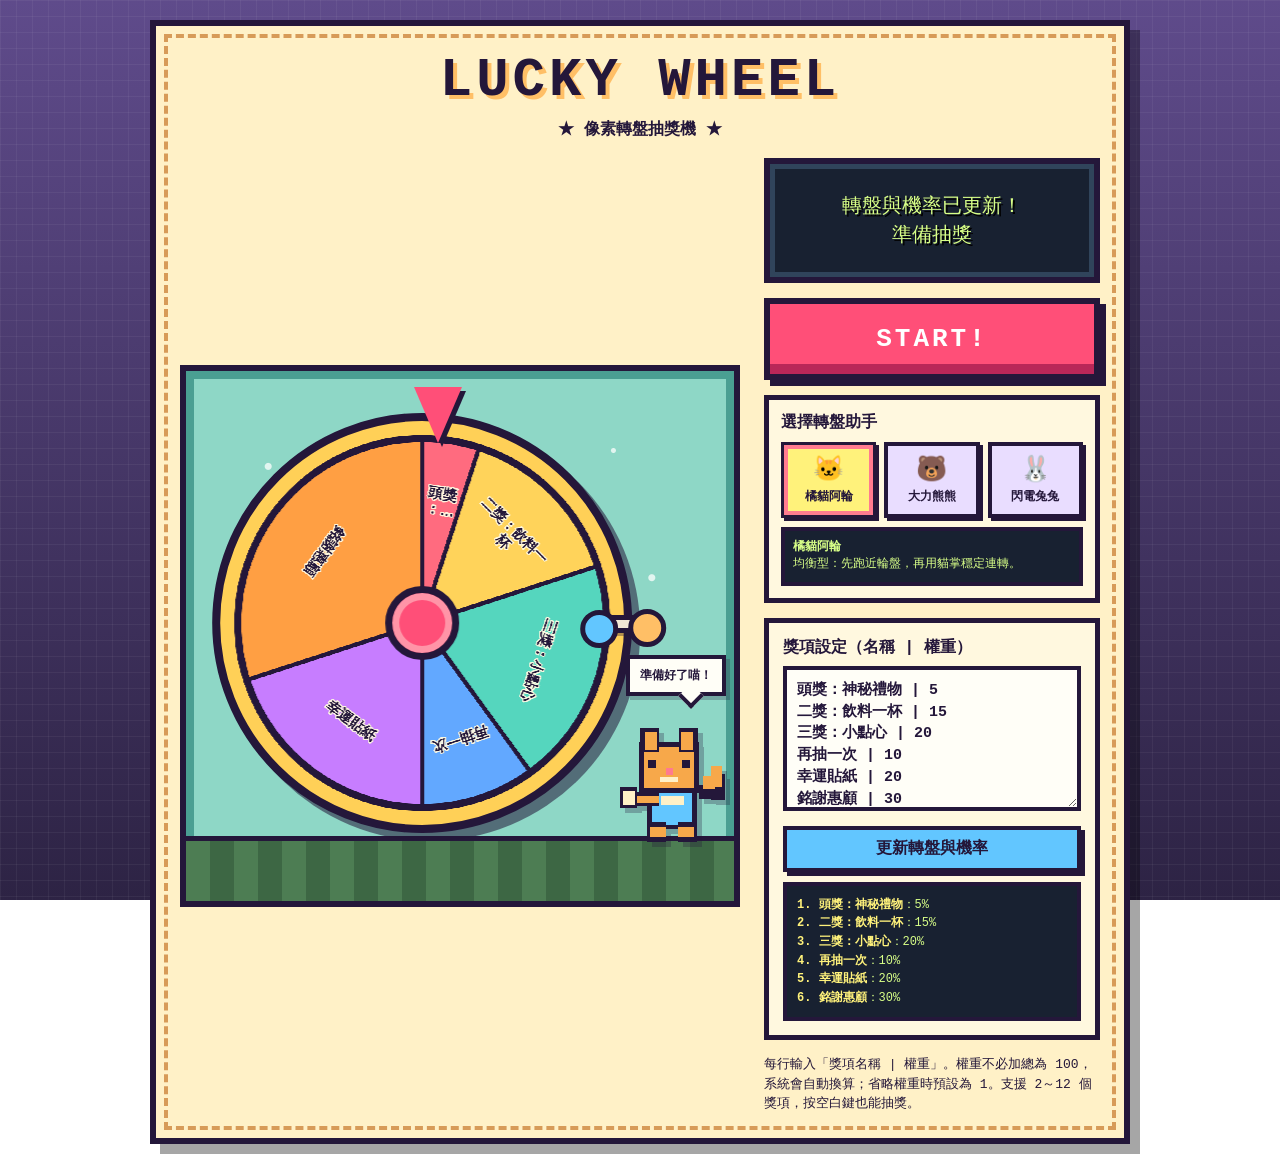
==== index.html @ 5c92f3ee "Add selectable helpers with unique spin animations" ====
<!doctype html>
<html lang="zh-Hant">
<head>
<meta charset="utf-8">
<meta name="viewport" content="width=device-width,initial-scale=1">
<title>像素轉盤抽獎機</title>
<style>
:root{--ink:#24173a;--panel:#fff1c7;--accent:#ff4f78;--accent-dark:#b92758;--sky:#8ed7c6;--grass:#4d7d53}*{box-sizing:border-box}html,body{min-height:100%}body{margin:0;display:grid;place-items:center;padding:20px;overflow-x:hidden;color:var(--ink);font-family:"Courier New","PingFang TC",monospace;background:linear-gradient(#5f4b8b,#2d2344);background-attachment:fixed}body:before{content:"";position:fixed;inset:0;pointer-events:none;background:linear-gradient(rgba(255,255,255,.05) 1px,transparent 1px),linear-gradient(90deg,rgba(255,255,255,.05) 1px,transparent 1px);background-size:16px 16px}.machine{width:min(100%,980px);padding:24px;position:relative;background:var(--panel);border:6px solid var(--ink);box-shadow:10px 10px 0 rgba(0,0,0,.35)}.machine:before{content:"";position:absolute;inset:8px;border:4px dashed #d79b58;pointer-events:none}.header,.game-area{position:relative;z-index:1}.header{text-align:center;margin-bottom:18px}h1{margin:0;font-size:clamp(28px,6vw,54px);letter-spacing:4px;text-shadow:4px 4px 0 #ffbf66}.subtitle{margin:8px 0 0;font-weight:900}.game-area{display:grid;grid-template-columns:minmax(350px,1.25fr) minmax(280px,.75fr);gap:24px;align-items:center}.wheel-box{min-height:540px;display:grid;place-items:center;position:relative;padding:42px 52px 68px 10px;background:var(--sky);border:6px solid var(--ink);box-shadow:inset 0 0 0 8px #4a9f92;overflow:hidden}.wheel-box:before{content:"";position:absolute;inset:0;pointer-events:none;background:radial-gradient(circle at 15% 18%,#fff 0 3px,transparent 4px),radial-gradient(circle at 78% 15%,#fff 0 2px,transparent 3px),radial-gradient(circle at 85% 39%,#fff 0 3px,transparent 4px);opacity:.75}.wheel-box:after{content:"";position:absolute;bottom:0;left:0;width:100%;height:60px;background:repeating-linear-gradient(90deg,var(--grass) 0 24px,#3d6744 24px 48px);border-top:5px solid var(--ink);z-index:1}.pointer{position:absolute;top:16px;left:46%;transform:translateX(-50%);border-left:24px solid transparent;border-right:24px solid transparent;border-top:56px solid var(--accent);filter:drop-shadow(4px 4px 0 var(--ink));z-index:8}.wheel-shell{width:min(78vw,420px);aspect-ratio:1;padding:12px;border-radius:50%;background:#ffd057;border:8px solid var(--ink);box-shadow:8px 8px 0 rgba(36,23,58,.55);z-index:3;position:relative;transform:translateX(-4%)}canvas{width:100%;height:100%;display:block;border-radius:50%;image-rendering:pixelated;transform:rotate(0);will-change:transform}.hub{position:absolute;left:50%;top:50%;width:74px;height:74px;transform:translate(-50%,-50%);border-radius:50%;background:var(--accent);border:7px solid var(--ink);box-shadow:inset 0 0 0 7px #ff94a7;z-index:5}.crank{position:absolute;right:-30px;top:48%;width:68px;height:18px;background:#f2e9d6;border:5px solid var(--ink);transform-origin:9px 50%;z-index:6;box-shadow:3px 3px 0 rgba(36,23,58,.35)}.crank:before{content:"";position:absolute;right:-17px;top:-11px;width:28px;height:28px;border:5px solid var(--ink);background:#ffbf66;border-radius:50%}.crank:after{content:"";position:absolute;left:-11px;top:-10px;width:28px;height:28px;border:5px solid var(--ink);background:#62c6ff;border-radius:50%}.pixel-helper{position:absolute;right:3px;bottom:52px;width:124px;height:152px;z-index:7;pointer-events:none;transform-origin:50% 100%;filter:drop-shadow(5px 5px 0 rgba(36,23,58,.28))}.pixel-helper svg{width:100%;height:100%;display:block;shape-rendering:crispEdges;image-rendering:pixelated}.helper-bubble{position:absolute;right:8px;bottom:205px;z-index:7;max-width:138px;padding:8px 10px;background:#fffef7;border:4px solid var(--ink);font-size:12px;font-weight:900;text-align:center;box-shadow:4px 4px 0 rgba(36,23,58,.25);transition:.2s}.helper-bubble:after{content:"";position:absolute;right:22px;bottom:-13px;width:14px;height:14px;background:#fffef7;border-right:4px solid var(--ink);border-bottom:4px solid var(--ink);transform:rotate(45deg)}.pixel-helper .arm-front,.pixel-helper .arm-back,.pixel-helper .tail,.pixel-helper .ear-left,.pixel-helper .ear-right{transform-box:fill-box}.pixel-helper .arm-front,.pixel-helper .arm-back{transform-origin:20% 35%}.pixel-helper .tail{transform-origin:15% 70%}.pixel-helper .ear-left,.pixel-helper .ear-right{transform-origin:50% 100%}.wheel-box[data-character="cat"] .pixel-helper .tail{animation:catTail 1.3s steps(2,end) infinite}@keyframes catTail{50%{transform:rotate(-12deg)}}.wheel-box[data-character="cat"].is-spinning .pixel-helper{animation:catDash .45s steps(4,end) both,catBounce .28s steps(2,end) .45s infinite}.wheel-box[data-character="cat"].is-spinning .arm-front{animation:catArm .36s steps(4,end) .38s infinite}.wheel-box[data-character="cat"].is-spinning .tail{animation:catTailFast .18s steps(2,end) infinite}.wheel-box[data-character="cat"].is-spinning .crank{animation:crankSpin .36s linear infinite}@keyframes catDash{0%{transform:translateX(38px) scale(.94)}100%{transform:translateX(-12px)}}@keyframes catBounce{50%{transform:translateX(-12px) translateY(-5px) rotate(-2deg)}}@keyframes catArm{0%,100%{transform:rotate(-25deg)}50%{transform:rotate(30deg)}}@keyframes catTailFast{50%{transform:rotate(-24deg)}}.wheel-box[data-character="bear"] .pixel-helper{animation:bearIdle 1.6s steps(2,end) infinite}@keyframes bearIdle{50%{transform:scaleY(.97) translateY(2px)}}.wheel-box[data-character="bear"].is-spinning .pixel-helper{animation:bearEnter .85s steps(5,end) both,bearPush .72s steps(3,end) .85s infinite}.wheel-box[data-character="bear"].is-spinning .arm-front{animation:bearArmFront .72s steps(3,end) .8s infinite}.wheel-box[data-character="bear"].is-spinning .arm-back{animation:bearArmBack .72s steps(3,end) .8s infinite}.wheel-box[data-character="bear"].is-spinning .crank{animation:crankSpin 1.05s steps(8,end) infinite}@keyframes bearEnter{0%{transform:translateX(42px)}70%{transform:translateX(-5px) rotate(5deg)}100%{transform:translateX(-15px) rotate(-7deg)}}@keyframes bearPush{0%,100%{transform:translateX(-15px) rotate(-7deg)}50%{transform:translateX(-25px) rotate(-14deg) scaleX(1.03)}}@keyframes bearArmFront{0%,100%{transform:rotate(-5deg)}50%{transform:rotate(38deg)}}@keyframes bearArmBack{0%,100%{transform:rotate(16deg)}50%{transform:rotate(48deg)}}.wheel-box[data-character="rabbit"] .ear-left{animation:rabbitEarL 1.4s steps(2,end) infinite}.wheel-box[data-character="rabbit"] .ear-right{animation:rabbitEarR 1.4s steps(2,end) .12s infinite}@keyframes rabbitEarL{50%{transform:rotate(-9deg)}}@keyframes rabbitEarR{50%{transform:rotate(10deg)}}.wheel-box[data-character="rabbit"].is-spinning .pixel-helper{animation:rabbitLeap .26s steps(3,end) both,rabbitHop .22s steps(2,end) .26s infinite}.wheel-box[data-character="rabbit"].is-spinning .arm-front{animation:rabbitArm .17s steps(2,end) .24s infinite}.wheel-box[data-character="rabbit"].is-spinning .ear-left{animation:rabbitEarFastL .18s steps(2,end) infinite}.wheel-box[data-character="rabbit"].is-spinning .ear-right{animation:rabbitEarFastR .18s steps(2,end) infinite}.wheel-box[data-character="rabbit"].is-spinning .crank{animation:crankSpin .19s linear infinite}@keyframes rabbitLeap{0%{transform:translate(42px,12px) scale(.9)}50%{transform:translate(6px,-26px) scale(1.04)}100%{transform:translate(-12px,0)}}@keyframes rabbitHop{50%{transform:translate(-12px,-12px) rotate(2deg)}}@keyframes rabbitArm{0%,100%{transform:rotate(-34deg)}50%{transform:rotate(38deg)}}@keyframes rabbitEarFastL{50%{transform:rotate(-18deg)}}@keyframes rabbitEarFastR{50%{transform:rotate(19deg)}}@keyframes crankSpin{to{transform:rotate(360deg)}}.wheel-box.is-spinning .helper-bubble{transform:translateY(-3px)}.control{display:grid;gap:15px}.screen{min-height:125px;padding:18px;display:grid;place-items:center;text-align:center;color:#d8ff88;background:#182131;border:6px solid var(--ink);box-shadow:inset 0 0 0 5px #30445b;font-size:20px;line-height:1.45;text-shadow:2px 2px #000}.screen strong{display:block;color:#fff27b;font-size:clamp(23px,4vw,30px);word-break:break-word}.screen small{display:block;margin-top:5px}.spin{min-height:82px;border:6px solid var(--ink);background:var(--accent);color:#fff;font:900 26px/1 "Courier New","PingFang TC",monospace;letter-spacing:3px;cursor:pointer;box-shadow:6px 6px 0 var(--ink),inset 0 -10px 0 var(--accent-dark)}.spin:active,.small:active,.character-btn:active{transform:translate(4px,4px);box-shadow:none}.spin:disabled{filter:grayscale(.6);cursor:not-allowed}.character-panel{padding:12px;background:#fff8df;border:5px solid var(--ink)}.character-title{margin:0 0 9px;font-weight:900}.character-grid{display:grid;grid-template-columns:repeat(3,1fr);gap:8px}.character-btn{min-height:76px;padding:7px 4px;border:4px solid var(--ink);background:#e9ddff;color:var(--ink);font:900 12px/1.25 "Courier New","PingFang TC",monospace;cursor:pointer;box-shadow:3px 3px 0 var(--ink)}.character-btn .emoji{display:block;font-size:25px;margin-bottom:4px}.character-btn[aria-pressed="true"]{background:#fff27b;outline:4px solid #ff7b8f;outline-offset:-7px}.character-info{min-height:42px;margin-top:9px;padding:8px;background:#182131;color:#d8ff88;border:4px solid var(--ink);font-size:12px;line-height:1.45}.editor{padding:14px;background:#fff8df;border:5px solid var(--ink)}label{display:block;margin-bottom:8px;font-weight:900}textarea{width:100%;min-height:145px;resize:vertical;padding:10px;color:var(--ink);background:#fffef7;border:4px solid var(--ink);font:700 15px/1.45 "Courier New","PingFang TC",monospace;outline:none}.small{width:100%;margin-top:10px;padding:11px;border:4px solid var(--ink);background:#62c6ff;color:var(--ink);font:900 16px/1 "Courier New","PingFang TC",monospace;cursor:pointer;box-shadow:4px 4px 0 var(--ink)}.preview{margin-top:10px;padding:10px;min-height:48px;background:#182131;color:#d8ff88;border:4px solid var(--ink);font-size:12px;line-height:1.55}.preview strong{color:#fff27b}.error{color:#ff94a7}.tip{font-size:13px;line-height:1.5;margin:0}.confetti{position:fixed;width:10px;height:10px;z-index:20;pointer-events:none;animation:fall 1.8s steps(10) forwards}@keyframes fall{to{transform:translateY(110vh) rotate(720deg);opacity:0}}@media(prefers-reduced-motion:reduce){.pixel-helper,.pixel-helper *,.crank{animation:none!important}}@media(max-width:760px){body{padding:10px}.machine{padding:16px}.game-area{grid-template-columns:1fr}.wheel-box{min-height:480px;padding:40px 31px 68px 2px}.wheel-shell{width:min(75vw,355px);transform:translateX(-6%)}.pointer{left:44%}.pixel-helper{width:96px;height:120px;right:-2px;bottom:53px}.helper-bubble{right:0;bottom:168px;font-size:10px;max-width:108px}.crank{right:-25px}.screen{min-height:108px}.character-grid{gap:6px}.character-btn{font-size:11px}}
</style>
</head>
<body>
<main class="machine">
<header class="header"><h1>LUCKY WHEEL</h1><p class="subtitle">★ 像素轉盤抽獎機 ★</p></header>
<section class="game-area">
<div class="wheel-box" id="wheelBox" data-character="cat"><div class="pointer"></div><div class="wheel-shell"><canvas id="wheel" width="900" height="900"></canvas><div class="hub"></div><div class="crank" aria-hidden="true"></div></div><div class="helper-bubble" id="helperBubble">準備好了喵！</div><div class="pixel-helper" id="pixelHelper" aria-hidden="true"></div></div>
<aside class="control">
<div class="screen" id="screen" aria-live="polite">投入勇氣幣<br>按下開始抽獎！</div>
<button class="spin" id="spin">START!</button>
<section class="character-panel" aria-labelledby="characterTitle"><p class="character-title" id="characterTitle">選擇轉盤助手</p><div class="character-grid" id="characterGrid"><button class="character-btn" data-character="cat" aria-pressed="true"><span class="emoji">🐱</span>橘貓阿輪</button><button class="character-btn" data-character="bear" aria-pressed="false"><span class="emoji">🐻</span>大力熊熊</button><button class="character-btn" data-character="rabbit" aria-pressed="false"><span class="emoji">🐰</span>閃電兔兔</button></div><div class="character-info" id="characterInfo"></div></section>
<div class="editor"><label for="input">獎項設定（名稱 | 權重）</label><textarea id="input">頭獎：神秘禮物 | 5
二獎：飲料一杯 | 15
三獎：小點心 | 20
再抽一次 | 10
幸運貼紙 | 20
銘謝惠顧 | 30</textarea><button class="small" id="update">更新轉盤與機率</button><div class="preview" id="preview"></div></div>
<p class="tip">每行輸入「獎項名稱 | 權重」。權重不必加總為 100，系統會自動換算；省略權重時預設為 1。支援 2～12 個獎項，按空白鍵也能抽獎。</p>
</aside></section></main>
<script>
const canvas=document.querySelector('#wheel'),ctx=canvas.getContext('2d'),wheelBox=document.querySelector('#wheelBox'),pixelHelper=document.querySelector('#pixelHelper'),helperBubble=document.querySelector('#helperBubble'),characterInfo=document.querySelector('#characterInfo'),characterGrid=document.querySelector('#characterGrid'),spinBtn=document.querySelector('#spin'),updateBtn=document.querySelector('#update'),input=document.querySelector('#input'),screen=document.querySelector('#screen'),preview=document.querySelector('#preview');
const colors=['#ff6b7f','#ffd35a','#55d6be','#62a8ff','#c77dff','#ff9f43','#70d66b','#ff79c6','#8be9fd','#f1fa8c','#bd93f9','#ffb86c'];let prizes=[],rotation=0,spinning=false,audio,currentCharacter='cat';
const esc=s=>s.replace(/[&<>'"]/g,c=>({'&':'&amp;','<':'&lt;','>':'&gt;',"'":'&#039;','"':'&quot;'}[c]));
const characterSvgs={cat:`<svg viewBox="0 0 118 145"><g class="tail"><rect x="88" y="84" width="15" height="13" fill="#24173a"/><rect x="99" y="73" width="13" height="25" fill="#24173a"/><rect x="91" y="75" width="12" height="13" fill="#f7a84a"/><rect x="99" y="66" width="11" height="20" fill="#f7a84a"/></g><rect x="30" y="43" width="58" height="49" fill="#24173a"/><rect x="35" y="48" width="48" height="39" fill="#f7a84a"/><rect x="31" y="30" width="18" height="22" fill="#24173a"/><rect x="69" y="30" width="18" height="22" fill="#24173a"/><rect x="36" y="33" width="12" height="18" fill="#f7a84a"/><rect x="70" y="33" width="12" height="18" fill="#f7a84a"/><rect x="39" y="60" width="8" height="8" fill="#24173a"/><rect x="71" y="60" width="8" height="8" fill="#24173a"/><rect x="56" y="68" width="7" height="6" fill="#ff7b8f"/><rect x="50" y="76" width="18" height="5" fill="#fff1c7"/><rect x="38" y="88" width="48" height="38" fill="#24173a"/><rect x="43" y="92" width="38" height="30" fill="#62c6ff"/><rect x="51" y="94" width="22" height="9" fill="#fff1c7"/><rect x="38" y="119" width="18" height="19" fill="#24173a"/><rect x="68" y="119" width="18" height="19" fill="#24173a"/><rect x="41" y="124" width="15" height="10" fill="#f7a84a"/><rect x="68" y="124" width="15" height="10" fill="#f7a84a"/><g class="arm-front"><rect x="18" y="91" width="31" height="13" fill="#24173a"/><rect x="22" y="94" width="27" height="7" fill="#f7a84a"/><rect x="12" y="86" width="16" height="20" fill="#24173a"/><rect x="15" y="90" width="12" height="13" fill="#fff1c7"/></g></svg>`,bear:`<svg viewBox="0 0 118 145"><circle cx="37" cy="42" r="16" fill="#24173a"/><circle cx="80" cy="42" r="16" fill="#24173a"/><circle cx="37" cy="42" r="9" fill="#9a663b"/><circle cx="80" cy="42" r="9" fill="#9a663b"/><rect x="27" y="40" width="63" height="53" fill="#24173a"/><rect x="32" y="45" width="53" height="43" fill="#9a663b"/><rect x="40" y="66" width="36" height="19" fill="#e8bd83"/><rect x="44" y="58" width="8" height="8" fill="#24173a"/><rect x="70" y="58" width="8" height="8" fill="#24173a"/><rect x="56" y="69" width="8" height="7" fill="#24173a"/><rect x="38" y="88" width="51" height="39" fill="#24173a"/><rect x="43" y="93" width="41" height="29" fill="#ff9f43"/><rect x="48" y="96" width="31" height="8" fill="#fff1c7"/><g class="arm-back"><rect x="70" y="91" width="36" height="15" fill="#24173a"/><rect x="73" y="95" width="30" height="8" fill="#9a663b"/><rect x="98" y="89" width="15" height="20" fill="#24173a"/><rect x="100" y="93" width="11" height="13" fill="#e8bd83"/></g><g class="arm-front"><rect x="15" y="92" width="39" height="15" fill="#24173a"/><rect x="20" y="96" width="32" height="8" fill="#9a663b"/><rect x="9" y="88" width="16" height="22" fill="#24173a"/><rect x="12" y="93" width="11" height="14" fill="#e8bd83"/></g><rect x="39" y="120" width="20" height="19" fill="#24173a"/><rect x="69" y="120" width="20" height="19" fill="#24173a"/><rect x="42" y="125" width="16" height="10" fill="#9a663b"/><rect x="69" y="125" width="16" height="10" fill="#9a663b"/></svg>`,rabbit:`<svg viewBox="0 0 118 145"><g class="ear-left"><rect x="34" y="6" width="20" height="50" fill="#24173a"/><rect x="39" y="11" width="10" height="39" fill="#ffd8e7"/></g><g class="ear-right"><rect x="65" y="4" width="20" height="52" fill="#24173a"/><rect x="70" y="10" width="10" height="40" fill="#ffd8e7"/></g><rect x="28" y="45" width="62" height="49" fill="#24173a"/><rect x="33" y="50" width="52" height="39" fill="#f3f0ff"/><rect x="40" y="62" width="8" height="9" fill="#24173a"/><rect x="71" y="62" width="8" height="9" fill="#24173a"/><rect x="56" y="71" width="8" height="6" fill="#ff7b8f"/><rect x="48" y="80" width="24" height="5" fill="#ffd8e7"/><rect x="39" y="90" width="49" height="36" fill="#24173a"/><rect x="44" y="95" width="39" height="27" fill="#c77dff"/><rect x="49" y="98" width="29" height="8" fill="#fff1c7"/><g class="arm-front"><rect x="14" y="91" width="40" height="13" fill="#24173a"/><rect x="18" y="94" width="34" height="7" fill="#f3f0ff"/><rect x="8" y="86" width="16" height="20" fill="#24173a"/><rect x="11" y="90" width="11" height="13" fill="#ffd8e7"/></g><rect x="37" y="120" width="20" height="18" fill="#24173a"/><rect x="70" y="120" width="20" height="18" fill="#24173a"/><rect x="39" y="124" width="19" height="10" fill="#f3f0ff"/><rect x="69" y="124" width="19" height="10" fill="#f3f0ff"/><rect x="88" y="96" width="17" height="17" fill="#24173a"/><rect x="92" y="100" width="10" height="10" fill="#f3f0ff"/></svg>`};
const characters={cat:{name:'橘貓阿輪',description:'均衡型：先跑近輪盤，再用貓掌穩定連轉。',idle:'準備好了喵！',start:'看我的貓掌！',result:'抓到獎品了喵！',duration:4300,windup:380,minSpins:6,maxSpins:9,tickStep:12,baseTone:520,ease:p=>1-Math.pow(1-p,5)},bear:{name:'大力熊熊',description:'力量型：先蓄力，再用雙手慢慢推出沉重轉勢。',idle:'熊熊先暖身！',start:'蓄力……嘿呀！',result:'穩穩停住熊！',duration:5600,windup:900,minSpins:4,maxSpins:6,tickStep:17,baseTone:350,ease:p=>1-Math.pow(1-p,3)},rabbit:{name:'閃電兔兔',description:'速度型：跳躍起步，用超快節奏連續轉動。',idle:'隨時可以起跳！',start:'跳跳加速！',result:'咻——抽到了！',duration:3100,windup:180,minSpins:9,maxSpins:12,tickStep:9,baseTone:680,ease:p=>p===1?1:1-Math.pow(2,-10*p)}};
function selectCharacter(key,announce=true){if(spinning||!characters[key])return;currentCharacter=key;wheelBox.dataset.character=key;pixelHelper.innerHTML=characterSvgs[key];characterGrid.querySelectorAll('.character-btn').forEach(btn=>btn.setAttribute('aria-pressed',String(btn.dataset.character===key)));characterInfo.innerHTML=`<strong>${characters[key].name}</strong><br>${characters[key].description}`;helperBubble.textContent=characters[key].idle;localStorage.setItem('luckyWheelCharacter',key);if(announce)screen.innerHTML=`助手已更換！<br><strong>${characters[key].name}</strong>`}
function parse(line,i){const p=line.trim().split(/\s*[|｜,，\t]\s*/),name=(p.shift()||'').trim(),raw=p.join('').replace('%','').trim(),weight=raw===''?1:Number(raw);if(!name)throw Error(`第 ${i+1} 行缺少名稱`);if(!Number.isFinite(weight)||weight<=0)throw Error(`第 ${i+1} 行權重需大於 0`);return{name,weight}}
function load(){try{const rows=input.value.split('\n').filter(x=>x.trim()).slice(0,12).map(parse);if(rows.length<2)throw Error('至少需要 2 個獎項');const total=rows.reduce((s,x)=>s+x.weight,0);let c=0;prizes=rows.map(x=>{const probability=x.weight/total,startDeg=c*360;c+=probability;return{...x,probability,startDeg,endDeg:c*360}});draw();preview.innerHTML=prizes.map((x,i)=>`<div><strong>${i+1}. ${esc(x.name)}</strong>：${(x.probability*100).toFixed(2).replace(/\.00$/,'')}%</div>`).join('');screen.innerHTML='轉盤與機率已更新！<br>準備抽獎';helperBubble.textContent=characters[currentCharacter].idle}catch(e){preview.innerHTML=`<span class="error">⚠ ${esc(e.message)}</span>`;screen.innerHTML='設定有誤<br>請檢查獎項與權重';helperBubble.textContent='設定怪怪的…'}}
function measureLines(text,maxWidth,fontSize,maxLines=2){ctx.font=`900 ${fontSize}px "Arial Black","PingFang TC",sans-serif`;const chars=[...text];let lines=[],line='';for(const ch of chars){const next=line+ch;if(ctx.measureText(next).width<=maxWidth||!line)line=next;else{lines.push(line);line=ch;if(lines.length===maxLines-1)break}}if(line&&lines.length<maxLines)lines.push(line);const used=lines.join('').length;if(used<chars.length){let last=lines[lines.length-1]||'';while(last&&ctx.measureText(last+'…').width>maxWidth)last=last.slice(0,-1);lines[lines.length-1]=(last||'')+'…'}return lines}
function fitLabel(text,maxWidth,maxHeight){let size=Math.min(34,Math.floor(maxHeight/2.15));for(;size>=12;size--){const lines=measureLines(text,maxWidth,size,2),lineHeight=size*1.12;if(lines.length*lineHeight<=maxHeight&&lines.every(line=>ctx.measureText(line).width<=maxWidth))return{size,lines,lineHeight}}return{size:12,lines:['…'],lineHeight:14}}
function drawLabel(p,i,start,end,r){const arc=end-start,mid=(start+end)/2,labelRadius=r*.66,tangentWidth=Math.max(24,2*labelRadius*Math.sin(Math.min(arc,Math.PI)/2)*.78),radialHeight=r*.28;ctx.save();ctx.beginPath();ctx.moveTo(0,0);ctx.arc(0,0,r-11,start,end);ctx.closePath();ctx.clip();ctx.rotate(mid);ctx.translate(labelRadius,0);let turn=Math.PI/2;if(mid>Math.PI/2&&mid<Math.PI*1.5)turn=-Math.PI/2;ctx.rotate(turn);ctx.textAlign='center';ctx.textBaseline='middle';ctx.lineJoin='round';let label=p.name;if(arc<.11)label=String(i+1);const fitted=fitLabel(label,tangentWidth,radialHeight);ctx.font=`900 ${fitted.size}px "Arial Black","PingFang TC",sans-serif`;ctx.strokeStyle='rgba(255,250,225,.95)';ctx.lineWidth=Math.max(3,Math.round(fitted.size*.18));ctx.fillStyle='#24173a';fitted.lines.forEach((line,index)=>{const y=(index-(fitted.lines.length-1)/2)*fitted.lineHeight;ctx.strokeText(line,0,y);ctx.fillText(line,0,y)});ctx.restore()}
function draw(){const size=canvas.width,center=size/2,r=center-13;ctx.clearRect(0,0,size,size);ctx.save();ctx.translate(center,center);prizes.forEach((p,i)=>{const start=-Math.PI/2+p.startDeg*Math.PI/180,end=-Math.PI/2+p.endDeg*Math.PI/180;ctx.beginPath();ctx.moveTo(0,0);ctx.arc(0,0,r,start,end);ctx.closePath();ctx.fillStyle=colors[i%colors.length];ctx.fill();ctx.lineWidth=10;ctx.strokeStyle='#24173a';ctx.stroke()});prizes.forEach((p,i)=>drawLabel(p,i,-Math.PI/2+p.startDeg*Math.PI/180,-Math.PI/2+p.endDeg*Math.PI/180,r));ctx.beginPath();ctx.arc(0,0,r,0,Math.PI*2);ctx.lineWidth=17;ctx.strokeStyle='#24173a';ctx.stroke();ctx.restore()}
function beep(f=440,d=.04,v=.04){try{audio??=new(window.AudioContext||window.webkitAudioContext);const o=audio.createOscillator(),g=audio.createGain();o.type='square';o.frequency.value=f;g.gain.value=v;o.connect(g);g.connect(audio.destination);o.start();o.stop(audio.currentTime+d)}catch{}}
function choose(){let r=Math.random(),c=0;for(let i=0;i<prizes.length;i++){c+=prizes[i].probability;if(r<c)return i}return prizes.length-1}
function celebrate(){const p=['#ff4f78','#ffd35a','#55d6be','#62a8ff','#c77dff'];for(let i=0;i<70;i++){const e=document.createElement('i');e.className='confetti';e.style.left=Math.random()*100+'vw';e.style.top=-10-Math.random()*30+'px';e.style.background=p[Math.floor(Math.random()*p.length)];e.style.animationDelay=Math.random()*.5+'s';document.body.appendChild(e);setTimeout(()=>e.remove(),2400)}}
function spin(){if(spinning||prizes.length<2)return;const role=characters[currentCharacter];spinning=true;spinBtn.disabled=updateBtn.disabled=true;characterGrid.querySelectorAll('button').forEach(b=>b.disabled=true);wheelBox.classList.add('is-spinning');helperBubble.textContent=role.start;screen.innerHTML=`${role.name} 正在轉動...<br>GOOD LUCK!`;const winner=prizes[choose()],center=(winner.startDeg+winner.endDeg)/2,target=(360-center)%360,current=((rotation%360)+360)%360,delta=(target-current+360)%360,loops=role.minSpins+Math.floor(Math.random()*(role.maxSpins-role.minSpins+1)),end=rotation+loops*360+delta,start=rotation;setTimeout(()=>{const t0=performance.now();let tick=-1;function frame(now){const p=Math.min((now-t0)/role.duration,1),e=role.ease(p);rotation=start+(end-start)*e;canvas.style.transform=`rotate(${rotation}deg)`;const t=Math.floor(rotation/role.tickStep);if(t!==tick){tick=t;beep(role.baseTone+Math.min(p*240,240),.025,currentCharacter==='bear'?.035:.025)}if(p<1)requestAnimationFrame(frame);else{rotation=end;spinning=false;spinBtn.disabled=updateBtn.disabled=false;characterGrid.querySelectorAll('button').forEach(b=>b.disabled=false);wheelBox.classList.remove('is-spinning');helperBubble.textContent=role.result;screen.innerHTML=`恭喜抽中！<strong>${esc(winner.name)}</strong><small>${role.name}・中獎機率 ${(winner.probability*100).toFixed(2).replace(/\.00$/,'')}%</small>`;beep(currentCharacter==='bear'?523:784,.12,.06);setTimeout(()=>beep(currentCharacter==='rabbit'?1174:988,.16,.06),120);celebrate()}}requestAnimationFrame(frame)},role.windup)}
spinBtn.onclick=spin;updateBtn.onclick=load;characterGrid.addEventListener('click',e=>{const btn=e.target.closest('.character-btn');if(btn)selectCharacter(btn.dataset.character)});addEventListener('keydown',e=>{if(e.code==='Space'&&!e.repeat&&!['TEXTAREA','INPUT','BUTTON'].includes(document.activeElement.tagName)){e.preventDefault();spin()}});selectCharacter(localStorage.getItem('luckyWheelCharacter')||'cat',false);load();
</script>
</body>
</html>
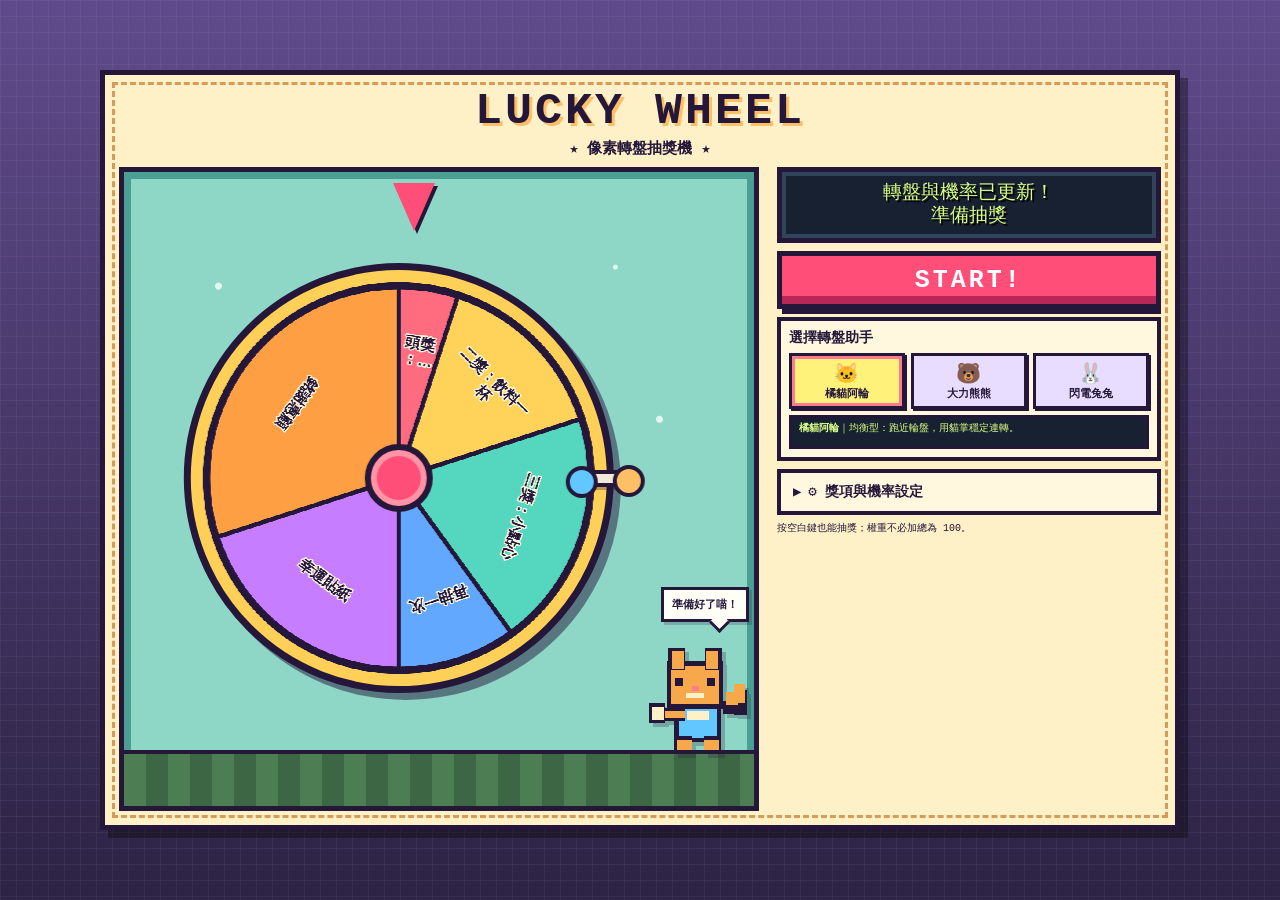
==== commit 157dda78: "Fit game interface within viewport" ====
--- a/index.html
+++ b/index.html
@@ -2,10 +2,10 @@
 <html lang="zh-Hant">
 <head>
 <meta charset="utf-8">
-<meta name="viewport" content="width=device-width,initial-scale=1">
+<meta name="viewport" content="width=device-width,initial-scale=1,viewport-fit=cover">
 <title>像素轉盤抽獎機</title>
 <style>
-:root{--ink:#24173a;--panel:#fff1c7;--accent:#ff4f78;--accent-dark:#b92758;--sky:#8ed7c6;--grass:#4d7d53}*{box-sizing:border-box}html,body{min-height:100%}body{margin:0;display:grid;place-items:center;padding:20px;overflow-x:hidden;color:var(--ink);font-family:"Courier New","PingFang TC",monospace;background:linear-gradient(#5f4b8b,#2d2344);background-attachment:fixed}body:before{content:"";position:fixed;inset:0;pointer-events:none;background:linear-gradient(rgba(255,255,255,.05) 1px,transparent 1px),linear-gradient(90deg,rgba(255,255,255,.05) 1px,transparent 1px);background-size:16px 16px}.machine{width:min(100%,980px);padding:24px;position:relative;background:var(--panel);border:6px solid var(--ink);box-shadow:10px 10px 0 rgba(0,0,0,.35)}.machine:before{content:"";position:absolute;inset:8px;border:4px dashed #d79b58;pointer-events:none}.header,.game-area{position:relative;z-index:1}.header{text-align:center;margin-bottom:18px}h1{margin:0;font-size:clamp(28px,6vw,54px);letter-spacing:4px;text-shadow:4px 4px 0 #ffbf66}.subtitle{margin:8px 0 0;font-weight:900}.game-area{display:grid;grid-template-columns:minmax(350px,1.25fr) minmax(280px,.75fr);gap:24px;align-items:center}.wheel-box{min-height:540px;display:grid;place-items:center;position:relative;padding:42px 52px 68px 10px;background:var(--sky);border:6px solid var(--ink);box-shadow:inset 0 0 0 8px #4a9f92;overflow:hidden}.wheel-box:before{content:"";position:absolute;inset:0;pointer-events:none;background:radial-gradient(circle at 15% 18%,#fff 0 3px,transparent 4px),radial-gradient(circle at 78% 15%,#fff 0 2px,transparent 3px),radial-gradient(circle at 85% 39%,#fff 0 3px,transparent 4px);opacity:.75}.wheel-box:after{content:"";position:absolute;bottom:0;left:0;width:100%;height:60px;background:repeating-linear-gradient(90deg,var(--grass) 0 24px,#3d6744 24px 48px);border-top:5px solid var(--ink);z-index:1}.pointer{position:absolute;top:16px;left:46%;transform:translateX(-50%);border-left:24px solid transparent;border-right:24px solid transparent;border-top:56px solid var(--accent);filter:drop-shadow(4px 4px 0 var(--ink));z-index:8}.wheel-shell{width:min(78vw,420px);aspect-ratio:1;padding:12px;border-radius:50%;background:#ffd057;border:8px solid var(--ink);box-shadow:8px 8px 0 rgba(36,23,58,.55);z-index:3;position:relative;transform:translateX(-4%)}canvas{width:100%;height:100%;display:block;border-radius:50%;image-rendering:pixelated;transform:rotate(0);will-change:transform}.hub{position:absolute;left:50%;top:50%;width:74px;height:74px;transform:translate(-50%,-50%);border-radius:50%;background:var(--accent);border:7px solid var(--ink);box-shadow:inset 0 0 0 7px #ff94a7;z-index:5}.crank{position:absolute;right:-30px;top:48%;width:68px;height:18px;background:#f2e9d6;border:5px solid var(--ink);transform-origin:9px 50%;z-index:6;box-shadow:3px 3px 0 rgba(36,23,58,.35)}.crank:before{content:"";position:absolute;right:-17px;top:-11px;width:28px;height:28px;border:5px solid var(--ink);background:#ffbf66;border-radius:50%}.crank:after{content:"";position:absolute;left:-11px;top:-10px;width:28px;height:28px;border:5px solid var(--ink);background:#62c6ff;border-radius:50%}.pixel-helper{position:absolute;right:3px;bottom:52px;width:124px;height:152px;z-index:7;pointer-events:none;transform-origin:50% 100%;filter:drop-shadow(5px 5px 0 rgba(36,23,58,.28))}.pixel-helper svg{width:100%;height:100%;display:block;shape-rendering:crispEdges;image-rendering:pixelated}.helper-bubble{position:absolute;right:8px;bottom:205px;z-index:7;max-width:138px;padding:8px 10px;background:#fffef7;border:4px solid var(--ink);font-size:12px;font-weight:900;text-align:center;box-shadow:4px 4px 0 rgba(36,23,58,.25);transition:.2s}.helper-bubble:after{content:"";position:absolute;right:22px;bottom:-13px;width:14px;height:14px;background:#fffef7;border-right:4px solid var(--ink);border-bottom:4px solid var(--ink);transform:rotate(45deg)}.pixel-helper .arm-front,.pixel-helper .arm-back,.pixel-helper .tail,.pixel-helper .ear-left,.pixel-helper .ear-right{transform-box:fill-box}.pixel-helper .arm-front,.pixel-helper .arm-back{transform-origin:20% 35%}.pixel-helper .tail{transform-origin:15% 70%}.pixel-helper .ear-left,.pixel-helper .ear-right{transform-origin:50% 100%}.wheel-box[data-character="cat"] .pixel-helper .tail{animation:catTail 1.3s steps(2,end) infinite}@keyframes catTail{50%{transform:rotate(-12deg)}}.wheel-box[data-character="cat"].is-spinning .pixel-helper{animation:catDash .45s steps(4,end) both,catBounce .28s steps(2,end) .45s infinite}.wheel-box[data-character="cat"].is-spinning .arm-front{animation:catArm .36s steps(4,end) .38s infinite}.wheel-box[data-character="cat"].is-spinning .tail{animation:catTailFast .18s steps(2,end) infinite}.wheel-box[data-character="cat"].is-spinning .crank{animation:crankSpin .36s linear infinite}@keyframes catDash{0%{transform:translateX(38px) scale(.94)}100%{transform:translateX(-12px)}}@keyframes catBounce{50%{transform:translateX(-12px) translateY(-5px) rotate(-2deg)}}@keyframes catArm{0%,100%{transform:rotate(-25deg)}50%{transform:rotate(30deg)}}@keyframes catTailFast{50%{transform:rotate(-24deg)}}.wheel-box[data-character="bear"] .pixel-helper{animation:bearIdle 1.6s steps(2,end) infinite}@keyframes bearIdle{50%{transform:scaleY(.97) translateY(2px)}}.wheel-box[data-character="bear"].is-spinning .pixel-helper{animation:bearEnter .85s steps(5,end) both,bearPush .72s steps(3,end) .85s infinite}.wheel-box[data-character="bear"].is-spinning .arm-front{animation:bearArmFront .72s steps(3,end) .8s infinite}.wheel-box[data-character="bear"].is-spinning .arm-back{animation:bearArmBack .72s steps(3,end) .8s infinite}.wheel-box[data-character="bear"].is-spinning .crank{animation:crankSpin 1.05s steps(8,end) infinite}@keyframes bearEnter{0%{transform:translateX(42px)}70%{transform:translateX(-5px) rotate(5deg)}100%{transform:translateX(-15px) rotate(-7deg)}}@keyframes bearPush{0%,100%{transform:translateX(-15px) rotate(-7deg)}50%{transform:translateX(-25px) rotate(-14deg) scaleX(1.03)}}@keyframes bearArmFront{0%,100%{transform:rotate(-5deg)}50%{transform:rotate(38deg)}}@keyframes bearArmBack{0%,100%{transform:rotate(16deg)}50%{transform:rotate(48deg)}}.wheel-box[data-character="rabbit"] .ear-left{animation:rabbitEarL 1.4s steps(2,end) infinite}.wheel-box[data-character="rabbit"] .ear-right{animation:rabbitEarR 1.4s steps(2,end) .12s infinite}@keyframes rabbitEarL{50%{transform:rotate(-9deg)}}@keyframes rabbitEarR{50%{transform:rotate(10deg)}}.wheel-box[data-character="rabbit"].is-spinning .pixel-helper{animation:rabbitLeap .26s steps(3,end) both,rabbitHop .22s steps(2,end) .26s infinite}.wheel-box[data-character="rabbit"].is-spinning .arm-front{animation:rabbitArm .17s steps(2,end) .24s infinite}.wheel-box[data-character="rabbit"].is-spinning .ear-left{animation:rabbitEarFastL .18s steps(2,end) infinite}.wheel-box[data-character="rabbit"].is-spinning .ear-right{animation:rabbitEarFastR .18s steps(2,end) infinite}.wheel-box[data-character="rabbit"].is-spinning .crank{animation:crankSpin .19s linear infinite}@keyframes rabbitLeap{0%{transform:translate(42px,12px) scale(.9)}50%{transform:translate(6px,-26px) scale(1.04)}100%{transform:translate(-12px,0)}}@keyframes rabbitHop{50%{transform:translate(-12px,-12px) rotate(2deg)}}@keyframes rabbitArm{0%,100%{transform:rotate(-34deg)}50%{transform:rotate(38deg)}}@keyframes rabbitEarFastL{50%{transform:rotate(-18deg)}}@keyframes rabbitEarFastR{50%{transform:rotate(19deg)}}@keyframes crankSpin{to{transform:rotate(360deg)}}.wheel-box.is-spinning .helper-bubble{transform:translateY(-3px)}.control{display:grid;gap:15px}.screen{min-height:125px;padding:18px;display:grid;place-items:center;text-align:center;color:#d8ff88;background:#182131;border:6px solid var(--ink);box-shadow:inset 0 0 0 5px #30445b;font-size:20px;line-height:1.45;text-shadow:2px 2px #000}.screen strong{display:block;color:#fff27b;font-size:clamp(23px,4vw,30px);word-break:break-word}.screen small{display:block;margin-top:5px}.spin{min-height:82px;border:6px solid var(--ink);background:var(--accent);color:#fff;font:900 26px/1 "Courier New","PingFang TC",monospace;letter-spacing:3px;cursor:pointer;box-shadow:6px 6px 0 var(--ink),inset 0 -10px 0 var(--accent-dark)}.spin:active,.small:active,.character-btn:active{transform:translate(4px,4px);box-shadow:none}.spin:disabled{filter:grayscale(.6);cursor:not-allowed}.character-panel{padding:12px;background:#fff8df;border:5px solid var(--ink)}.character-title{margin:0 0 9px;font-weight:900}.character-grid{display:grid;grid-template-columns:repeat(3,1fr);gap:8px}.character-btn{min-height:76px;padding:7px 4px;border:4px solid var(--ink);background:#e9ddff;color:var(--ink);font:900 12px/1.25 "Courier New","PingFang TC",monospace;cursor:pointer;box-shadow:3px 3px 0 var(--ink)}.character-btn .emoji{display:block;font-size:25px;margin-bottom:4px}.character-btn[aria-pressed="true"]{background:#fff27b;outline:4px solid #ff7b8f;outline-offset:-7px}.character-info{min-height:42px;margin-top:9px;padding:8px;background:#182131;color:#d8ff88;border:4px solid var(--ink);font-size:12px;line-height:1.45}.editor{padding:14px;background:#fff8df;border:5px solid var(--ink)}label{display:block;margin-bottom:8px;font-weight:900}textarea{width:100%;min-height:145px;resize:vertical;padding:10px;color:var(--ink);background:#fffef7;border:4px solid var(--ink);font:700 15px/1.45 "Courier New","PingFang TC",monospace;outline:none}.small{width:100%;margin-top:10px;padding:11px;border:4px solid var(--ink);background:#62c6ff;color:var(--ink);font:900 16px/1 "Courier New","PingFang TC",monospace;cursor:pointer;box-shadow:4px 4px 0 var(--ink)}.preview{margin-top:10px;padding:10px;min-height:48px;background:#182131;color:#d8ff88;border:4px solid var(--ink);font-size:12px;line-height:1.55}.preview strong{color:#fff27b}.error{color:#ff94a7}.tip{font-size:13px;line-height:1.5;margin:0}.confetti{position:fixed;width:10px;height:10px;z-index:20;pointer-events:none;animation:fall 1.8s steps(10) forwards}@keyframes fall{to{transform:translateY(110vh) rotate(720deg);opacity:0}}@media(prefers-reduced-motion:reduce){.pixel-helper,.pixel-helper *,.crank{animation:none!important}}@media(max-width:760px){body{padding:10px}.machine{padding:16px}.game-area{grid-template-columns:1fr}.wheel-box{min-height:480px;padding:40px 31px 68px 2px}.wheel-shell{width:min(75vw,355px);transform:translateX(-6%)}.pointer{left:44%}.pixel-helper{width:96px;height:120px;right:-2px;bottom:53px}.helper-bubble{right:0;bottom:168px;font-size:10px;max-width:108px}.crank{right:-25px}.screen{min-height:108px}.character-grid{gap:6px}.character-btn{font-size:11px}}
+:root{--ink:#24173a;--paper:#fff1c7;--pink:#ff4f78;--pink2:#b92758;--sky:#8ed7c6;--grass:#4d7d53;--dark:#182131;--yellow:#fff27b}*{box-sizing:border-box}html,body{margin:0;min-height:100%;background:#2d2344}body{min-height:100dvh;display:grid;place-items:center;padding:max(6px,env(safe-area-inset-top)) max(6px,env(safe-area-inset-right)) max(6px,env(safe-area-inset-bottom)) max(6px,env(safe-area-inset-left));overflow:auto;color:var(--ink);font-family:"Courier New","PingFang TC",monospace;background:linear-gradient(#5f4b8b,#2d2344)}body:before{content:"";position:fixed;inset:0;pointer-events:none;background:linear-gradient(rgba(255,255,255,.05) 1px,transparent 1px),linear-gradient(90deg,rgba(255,255,255,.05) 1px,transparent 1px);background-size:16px 16px}.machine{position:relative;z-index:1;width:min(100%,1080px);height:min(760px,calc(100dvh - 12px));min-height:600px;padding:clamp(10px,1.6vh,18px);display:grid;grid-template-rows:auto minmax(0,1fr);background:var(--paper);border:5px solid var(--ink);box-shadow:8px 8px 0 rgba(0,0,0,.34);overflow:hidden}.machine:before{content:"";position:absolute;inset:7px;border:3px dashed #d79b58;pointer-events:none}.header,.game-area{position:relative;z-index:1}.header{text-align:center;margin-bottom:clamp(5px,1vh,10px)}h1{margin:0;font-size:clamp(27px,5vh,46px);line-height:1;letter-spacing:3px;text-shadow:3px 3px 0 #ffbf66}.subtitle{margin:5px 0 0;font-size:clamp(11px,1.8vh,15px);font-weight:900}.game-area{min-height:0;display:grid;grid-template-columns:minmax(420px,1.25fr) minmax(300px,.75fr);gap:clamp(10px,1.5vw,18px);align-items:stretch}.wheel-box{height:100%;min-height:0;position:relative;display:grid;place-items:center;padding:34px 54px 56px 8px;overflow:hidden;background:var(--sky);border:5px solid var(--ink);box-shadow:inset 0 0 0 7px #4a9f92}.wheel-box:before{content:"";position:absolute;inset:0;background:radial-gradient(circle at 15% 18%,#fff 0 3px,transparent 4px),radial-gradient(circle at 78% 15%,#fff 0 2px,transparent 3px),radial-gradient(circle at 85% 39%,#fff 0 3px,transparent 4px);opacity:.75}.wheel-box:after{content:"";position:absolute;left:0;right:0;bottom:0;height:52px;background:repeating-linear-gradient(90deg,var(--grass) 0 22px,#3d6744 22px 44px);border-top:4px solid var(--ink);z-index:1}.wheel-shell{position:relative;z-index:3;width:min(42vw,calc(100dvh - 190px),430px);max-width:88%;aspect-ratio:1;padding:10px;border-radius:50%;background:#ffd057;border:7px solid var(--ink);box-shadow:7px 7px 0 rgba(36,23,58,.5);transform:translateX(-4%)}canvas{display:block;width:100%;height:100%;border-radius:50%;image-rendering:pixelated;will-change:transform}.pointer{position:absolute;z-index:8;top:11px;left:46%;transform:translateX(-50%);border-left:21px solid transparent;border-right:21px solid transparent;border-top:48px solid var(--pink);filter:drop-shadow(3px 3px 0 var(--ink))}.hub{position:absolute;z-index:5;left:50%;top:50%;width:68px;height:68px;transform:translate(-50%,-50%);border-radius:50%;background:var(--pink);border:6px solid var(--ink);box-shadow:inset 0 0 0 6px #ff94a7}.crank{position:absolute;z-index:6;right:-27px;top:48%;width:62px;height:17px;background:#f2e9d6;border:4px solid var(--ink);transform-origin:8px 50%;box-shadow:3px 3px 0 rgba(36,23,58,.3)}.crank:before,.crank:after{content:"";position:absolute;width:24px;height:24px;border:4px solid var(--ink);border-radius:50%}.crank:before{right:-15px;top:-9px;background:#ffbf66}.crank:after{left:-10px;top:-8px;background:#62c6ff}.pixel-helper{position:absolute;z-index:7;right:1px;bottom:45px;width:116px;height:142px;pointer-events:none;transform-origin:50% 100%;filter:drop-shadow(4px 4px 0 rgba(36,23,58,.25))}.pixel-helper svg{width:100%;height:100%;display:block;shape-rendering:crispEdges}.helper-bubble{position:absolute;z-index:7;right:5px;bottom:184px;max-width:128px;padding:7px 8px;background:#fffef7;border:3px solid var(--ink);font-size:11px;font-weight:900;text-align:center;box-shadow:3px 3px 0 rgba(36,23,58,.22)}.helper-bubble:after{content:"";position:absolute;right:19px;bottom:-11px;width:12px;height:12px;background:#fffef7;border-right:3px solid var(--ink);border-bottom:3px solid var(--ink);transform:rotate(45deg)}.pixel-helper .arm-front,.pixel-helper .arm-back,.pixel-helper .tail,.pixel-helper .ear-left,.pixel-helper .ear-right{transform-box:fill-box}.pixel-helper .arm-front,.pixel-helper .arm-back{transform-origin:20% 35%}.pixel-helper .tail{transform-origin:15% 70%}.pixel-helper .ear-left,.pixel-helper .ear-right{transform-origin:50% 100%}.wheel-box[data-character="cat"] .tail{animation:catTail 1.3s steps(2,end) infinite}@keyframes catTail{50%{transform:rotate(-12deg)}}.wheel-box[data-character="cat"].is-spinning .pixel-helper{animation:catDash .45s steps(4,end) both,catBounce .28s steps(2,end) .45s infinite}.wheel-box[data-character="cat"].is-spinning .arm-front{animation:catArm .36s steps(4,end) .38s infinite}.wheel-box[data-character="cat"].is-spinning .tail{animation:catTailFast .18s steps(2,end) infinite}.wheel-box[data-character="cat"].is-spinning .crank{animation:crankSpin .36s linear infinite}@keyframes catDash{from{transform:translateX(34px) scale(.94)}to{transform:translateX(-10px)}}@keyframes catBounce{50%{transform:translateX(-10px) translateY(-4px) rotate(-2deg)}}@keyframes catArm{0%,100%{transform:rotate(-25deg)}50%{transform:rotate(30deg)}}@keyframes catTailFast{50%{transform:rotate(-24deg)}}.wheel-box[data-character="bear"] .pixel-helper{animation:bearIdle 1.6s steps(2,end) infinite}@keyframes bearIdle{50%{transform:scaleY(.97) translateY(2px)}}.wheel-box[data-character="bear"].is-spinning .pixel-helper{animation:bearEnter .85s steps(5,end) both,bearPush .72s steps(3,end) .85s infinite}.wheel-box[data-character="bear"].is-spinning .arm-front{animation:bearArmFront .72s steps(3,end) .8s infinite}.wheel-box[data-character="bear"].is-spinning .arm-back{animation:bearArmBack .72s steps(3,end) .8s infinite}.wheel-box[data-character="bear"].is-spinning .crank{animation:crankSpin 1.05s steps(8,end) infinite}@keyframes bearEnter{0%{transform:translateX(38px)}70%{transform:translateX(-4px) rotate(5deg)}100%{transform:translateX(-13px) rotate(-7deg)}}@keyframes bearPush{0%,100%{transform:translateX(-13px) rotate(-7deg)}50%{transform:translateX(-22px) rotate(-14deg) scaleX(1.03)}}@keyframes bearArmFront{0%,100%{transform:rotate(-5deg)}50%{transform:rotate(38deg)}}@keyframes bearArmBack{0%,100%{transform:rotate(16deg)}50%{transform:rotate(48deg)}}.wheel-box[data-character="rabbit"] .ear-left{animation:rabbitEarL 1.4s steps(2,end) infinite}.wheel-box[data-character="rabbit"] .ear-right{animation:rabbitEarR 1.4s steps(2,end) .12s infinite}@keyframes rabbitEarL{50%{transform:rotate(-9deg)}}@keyframes rabbitEarR{50%{transform:rotate(10deg)}}.wheel-box[data-character="rabbit"].is-spinning .pixel-helper{animation:rabbitLeap .26s steps(3,end) both,rabbitHop .22s steps(2,end) .26s infinite}.wheel-box[data-character="rabbit"].is-spinning .arm-front{animation:rabbitArm .17s steps(2,end) .24s infinite}.wheel-box[data-character="rabbit"].is-spinning .ear-left{animation:rabbitEarFastL .18s steps(2,end) infinite}.wheel-box[data-character="rabbit"].is-spinning .ear-right{animation:rabbitEarFastR .18s steps(2,end) infinite}.wheel-box[data-character="rabbit"].is-spinning .crank{animation:crankSpin .19s linear infinite}@keyframes rabbitLeap{0%{transform:translate(38px,10px) scale(.9)}50%{transform:translate(5px,-23px) scale(1.04)}100%{transform:translate(-10px,0)}}@keyframes rabbitHop{50%{transform:translate(-10px,-10px) rotate(2deg)}}@keyframes rabbitArm{0%,100%{transform:rotate(-34deg)}50%{transform:rotate(38deg)}}@keyframes rabbitEarFastL{50%{transform:rotate(-18deg)}}@keyframes rabbitEarFastR{50%{transform:rotate(19deg)}}@keyframes crankSpin{to{transform:rotate(360deg)}}.control{min-height:0;display:grid;grid-template-rows:auto auto auto auto;gap:8px;align-content:start;overflow:auto;scrollbar-width:thin}.screen{min-height:76px;padding:9px;display:grid;place-items:center;text-align:center;color:#d8ff88;background:var(--dark);border:5px solid var(--ink);box-shadow:inset 0 0 0 4px #30445b;font-size:clamp(15px,2.2vh,19px);line-height:1.25;text-shadow:2px 2px #000}.screen strong{display:block;color:var(--yellow);font-size:clamp(20px,3.2vh,28px);word-break:break-word}.screen small{display:block;margin-top:3px;font-size:11px}.spin{min-height:58px;border:5px solid var(--ink);background:var(--pink);color:#fff;font:900 clamp(20px,3vh,25px)/1 "Courier New","PingFang TC",monospace;letter-spacing:3px;cursor:pointer;box-shadow:5px 5px 0 var(--ink),inset 0 -8px 0 var(--pink2)}.spin:active,.small:active,.character-btn:active{transform:translate(4px,4px);box-shadow:none}.spin:disabled{filter:grayscale(.6);cursor:not-allowed}.character-panel{padding:8px;background:#fff8df;border:4px solid var(--ink)}.character-title{margin:0 0 6px;font-size:14px;font-weight:900}.character-grid{display:grid;grid-template-columns:repeat(3,1fr);gap:6px}.character-btn{min-height:56px;padding:4px 2px;border:3px solid var(--ink);background:#e9ddff;color:var(--ink);font:900 11px/1.15 "Courier New","PingFang TC",monospace;cursor:pointer;box-shadow:2px 2px 0 var(--ink)}.character-btn .emoji{display:block;margin-bottom:2px;font-size:20px}.character-btn[aria-pressed="true"]{background:var(--yellow);outline:3px solid #ff7b8f;outline-offset:-6px}.character-info{min-height:34px;margin-top:6px;padding:5px 7px;overflow:hidden;background:var(--dark);color:#d8ff88;border:3px solid var(--ink);font-size:10px;line-height:1.25}.settings-panel{background:#fff8df;border:4px solid var(--ink)}.settings-panel summary{padding:10px 12px;cursor:pointer;font-size:14px;font-weight:900;list-style:none}.settings-panel summary::-webkit-details-marker{display:none}.settings-panel summary:before{content:"▶";display:inline-block;margin-right:7px}.settings-panel[open] summary:before{transform:rotate(90deg)}.editor{padding:0 9px 9px}.editor label{display:block;margin-bottom:5px;font-size:12px;font-weight:900}textarea{width:100%;height:92px;min-height:70px;resize:vertical;padding:7px;color:var(--ink);background:#fffef7;border:3px solid var(--ink);font:700 12px/1.3 "Courier New","PingFang TC",monospace;outline:none}.small{width:100%;margin-top:6px;padding:8px;border:3px solid var(--ink);background:#62c6ff;color:var(--ink);font:900 13px/1 "Courier New","PingFang TC",monospace;cursor:pointer;box-shadow:3px 3px 0 var(--ink)}.preview{max-height:70px;margin-top:6px;padding:6px;overflow:auto;background:var(--dark);color:#d8ff88;border:3px solid var(--ink);font-size:10px;line-height:1.35}.preview strong{color:var(--yellow)}.error{color:#ff94a7}.tip{margin:0;font-size:10px;line-height:1.25}.confetti{position:fixed;z-index:20;width:9px;height:9px;pointer-events:none;animation:fall 1.8s steps(10) forwards}@keyframes fall{to{transform:translateY(110vh) rotate(720deg);opacity:0}}@media(max-height:680px) and (min-width:761px){.machine{min-height:0}.header{margin-bottom:4px}h1{font-size:30px}.subtitle{display:none}.wheel-box{padding-top:25px}.wheel-shell{width:min(39vw,calc(100dvh - 125px),390px)}.screen{min-height:60px;font-size:14px}.spin{min-height:48px}.character-btn{min-height:48px}.character-info{display:none}.settings-panel summary{padding:8px 10px}.tip{display:none}}@media(max-width:760px){body{place-items:start center;padding:4px}.machine{width:100%;height:auto;min-height:calc(100dvh - 8px);max-height:none;padding:8px;border-width:4px;overflow:visible}.machine:before{inset:5px}.header{margin-bottom:6px}h1{font-size:clamp(25px,8vw,34px)}.subtitle{font-size:11px}.game-area{grid-template-columns:1fr;grid-template-rows:minmax(285px,42dvh) auto;gap:7px}.wheel-box{min-height:285px;height:42dvh;max-height:360px;padding:29px 34px 48px 2px;border-width:4px}.wheel-box:after{height:43px}.wheel-shell{width:min(73vw,36dvh,330px);max-width:82%;border-width:6px}.pointer{top:8px;left:44%;border-left-width:18px;border-right-width:18px;border-top-width:41px}.hub{width:56px;height:56px;border-width:5px}.pixel-helper{right:-2px;bottom:40px;width:87px;height:108px}.helper-bubble{right:0;bottom:143px;max-width:100px;padding:5px 6px;font-size:9px}.crank{right:-23px;width:52px}.control{overflow:visible;gap:6px}.screen{min-height:64px;padding:6px;border-width:4px;font-size:14px}.screen strong{font-size:20px}.spin{min-height:50px;border-width:4px;font-size:20px}.character-panel{padding:6px}.character-title{margin-bottom:4px;font-size:12px}.character-btn{min-height:47px;font-size:9px}.character-btn .emoji{display:inline;margin:0 2px 0 0;font-size:16px}.character-info{min-height:28px;margin-top:4px;padding:4px 5px;font-size:9px;white-space:nowrap;text-overflow:ellipsis}.settings-panel summary{padding:8px 10px;font-size:12px}.tip{display:none}.settings-panel[open]{margin-bottom:8px}}@media(max-width:390px){.game-area{grid-template-rows:minmax(270px,39dvh) auto}.wheel-box{height:39dvh;min-height:270px}.character-btn{font-size:8px}.character-info{display:none}}@media(prefers-reduced-motion:reduce){.pixel-helper,.pixel-helper *,.crank{animation:none!important}}
 </style>
 </head>
 <body>
@@ -17,21 +17,21 @@
 <div class="screen" id="screen" aria-live="polite">投入勇氣幣<br>按下開始抽獎！</div>
 <button class="spin" id="spin">START!</button>
 <section class="character-panel" aria-labelledby="characterTitle"><p class="character-title" id="characterTitle">選擇轉盤助手</p><div class="character-grid" id="characterGrid"><button class="character-btn" data-character="cat" aria-pressed="true"><span class="emoji">🐱</span>橘貓阿輪</button><button class="character-btn" data-character="bear" aria-pressed="false"><span class="emoji">🐻</span>大力熊熊</button><button class="character-btn" data-character="rabbit" aria-pressed="false"><span class="emoji">🐰</span>閃電兔兔</button></div><div class="character-info" id="characterInfo"></div></section>
-<div class="editor"><label for="input">獎項設定（名稱 | 權重）</label><textarea id="input">頭獎：神秘禮物 | 5
+<details class="settings-panel" id="settingsPanel"><summary>⚙ 獎項與機率設定</summary><div class="editor"><label for="input">每行：獎項名稱 | 權重</label><textarea id="input">頭獎：神秘禮物 | 5
 二獎：飲料一杯 | 15
 三獎：小點心 | 20
 再抽一次 | 10
 幸運貼紙 | 20
-銘謝惠顧 | 30</textarea><button class="small" id="update">更新轉盤與機率</button><div class="preview" id="preview"></div></div>
-<p class="tip">每行輸入「獎項名稱 | 權重」。權重不必加總為 100，系統會自動換算；省略權重時預設為 1。支援 2～12 個獎項，按空白鍵也能抽獎。</p>
+銘謝惠顧 | 30</textarea><button class="small" id="update">更新轉盤與機率</button><div class="preview" id="preview"></div></div></details>
+<p class="tip">按空白鍵也能抽獎；權重不必加總為 100。</p>
 </aside></section></main>
 <script>
-const canvas=document.querySelector('#wheel'),ctx=canvas.getContext('2d'),wheelBox=document.querySelector('#wheelBox'),pixelHelper=document.querySelector('#pixelHelper'),helperBubble=document.querySelector('#helperBubble'),characterInfo=document.querySelector('#characterInfo'),characterGrid=document.querySelector('#characterGrid'),spinBtn=document.querySelector('#spin'),updateBtn=document.querySelector('#update'),input=document.querySelector('#input'),screen=document.querySelector('#screen'),preview=document.querySelector('#preview');
+const canvas=document.querySelector('#wheel'),ctx=canvas.getContext('2d'),wheelBox=document.querySelector('#wheelBox'),pixelHelper=document.querySelector('#pixelHelper'),helperBubble=document.querySelector('#helperBubble'),characterInfo=document.querySelector('#characterInfo'),characterGrid=document.querySelector('#characterGrid'),settingsPanel=document.querySelector('#settingsPanel'),spinBtn=document.querySelector('#spin'),updateBtn=document.querySelector('#update'),input=document.querySelector('#input'),screen=document.querySelector('#screen'),preview=document.querySelector('#preview');
 const colors=['#ff6b7f','#ffd35a','#55d6be','#62a8ff','#c77dff','#ff9f43','#70d66b','#ff79c6','#8be9fd','#f1fa8c','#bd93f9','#ffb86c'];let prizes=[],rotation=0,spinning=false,audio,currentCharacter='cat';
 const esc=s=>s.replace(/[&<>'"]/g,c=>({'&':'&amp;','<':'&lt;','>':'&gt;',"'":'&#039;','"':'&quot;'}[c]));
 const characterSvgs={cat:`<svg viewBox="0 0 118 145"><g class="tail"><rect x="88" y="84" width="15" height="13" fill="#24173a"/><rect x="99" y="73" width="13" height="25" fill="#24173a"/><rect x="91" y="75" width="12" height="13" fill="#f7a84a"/><rect x="99" y="66" width="11" height="20" fill="#f7a84a"/></g><rect x="30" y="43" width="58" height="49" fill="#24173a"/><rect x="35" y="48" width="48" height="39" fill="#f7a84a"/><rect x="31" y="30" width="18" height="22" fill="#24173a"/><rect x="69" y="30" width="18" height="22" fill="#24173a"/><rect x="36" y="33" width="12" height="18" fill="#f7a84a"/><rect x="70" y="33" width="12" height="18" fill="#f7a84a"/><rect x="39" y="60" width="8" height="8" fill="#24173a"/><rect x="71" y="60" width="8" height="8" fill="#24173a"/><rect x="56" y="68" width="7" height="6" fill="#ff7b8f"/><rect x="50" y="76" width="18" height="5" fill="#fff1c7"/><rect x="38" y="88" width="48" height="38" fill="#24173a"/><rect x="43" y="92" width="38" height="30" fill="#62c6ff"/><rect x="51" y="94" width="22" height="9" fill="#fff1c7"/><rect x="38" y="119" width="18" height="19" fill="#24173a"/><rect x="68" y="119" width="18" height="19" fill="#24173a"/><rect x="41" y="124" width="15" height="10" fill="#f7a84a"/><rect x="68" y="124" width="15" height="10" fill="#f7a84a"/><g class="arm-front"><rect x="18" y="91" width="31" height="13" fill="#24173a"/><rect x="22" y="94" width="27" height="7" fill="#f7a84a"/><rect x="12" y="86" width="16" height="20" fill="#24173a"/><rect x="15" y="90" width="12" height="13" fill="#fff1c7"/></g></svg>`,bear:`<svg viewBox="0 0 118 145"><circle cx="37" cy="42" r="16" fill="#24173a"/><circle cx="80" cy="42" r="16" fill="#24173a"/><circle cx="37" cy="42" r="9" fill="#9a663b"/><circle cx="80" cy="42" r="9" fill="#9a663b"/><rect x="27" y="40" width="63" height="53" fill="#24173a"/><rect x="32" y="45" width="53" height="43" fill="#9a663b"/><rect x="40" y="66" width="36" height="19" fill="#e8bd83"/><rect x="44" y="58" width="8" height="8" fill="#24173a"/><rect x="70" y="58" width="8" height="8" fill="#24173a"/><rect x="56" y="69" width="8" height="7" fill="#24173a"/><rect x="38" y="88" width="51" height="39" fill="#24173a"/><rect x="43" y="93" width="41" height="29" fill="#ff9f43"/><rect x="48" y="96" width="31" height="8" fill="#fff1c7"/><g class="arm-back"><rect x="70" y="91" width="36" height="15" fill="#24173a"/><rect x="73" y="95" width="30" height="8" fill="#9a663b"/><rect x="98" y="89" width="15" height="20" fill="#24173a"/><rect x="100" y="93" width="11" height="13" fill="#e8bd83"/></g><g class="arm-front"><rect x="15" y="92" width="39" height="15" fill="#24173a"/><rect x="20" y="96" width="32" height="8" fill="#9a663b"/><rect x="9" y="88" width="16" height="22" fill="#24173a"/><rect x="12" y="93" width="11" height="14" fill="#e8bd83"/></g><rect x="39" y="120" width="20" height="19" fill="#24173a"/><rect x="69" y="120" width="20" height="19" fill="#24173a"/><rect x="42" y="125" width="16" height="10" fill="#9a663b"/><rect x="69" y="125" width="16" height="10" fill="#9a663b"/></svg>`,rabbit:`<svg viewBox="0 0 118 145"><g class="ear-left"><rect x="34" y="6" width="20" height="50" fill="#24173a"/><rect x="39" y="11" width="10" height="39" fill="#ffd8e7"/></g><g class="ear-right"><rect x="65" y="4" width="20" height="52" fill="#24173a"/><rect x="70" y="10" width="10" height="40" fill="#ffd8e7"/></g><rect x="28" y="45" width="62" height="49" fill="#24173a"/><rect x="33" y="50" width="52" height="39" fill="#f3f0ff"/><rect x="40" y="62" width="8" height="9" fill="#24173a"/><rect x="71" y="62" width="8" height="9" fill="#24173a"/><rect x="56" y="71" width="8" height="6" fill="#ff7b8f"/><rect x="48" y="80" width="24" height="5" fill="#ffd8e7"/><rect x="39" y="90" width="49" height="36" fill="#24173a"/><rect x="44" y="95" width="39" height="27" fill="#c77dff"/><rect x="49" y="98" width="29" height="8" fill="#fff1c7"/><g class="arm-front"><rect x="14" y="91" width="40" height="13" fill="#24173a"/><rect x="18" y="94" width="34" height="7" fill="#f3f0ff"/><rect x="8" y="86" width="16" height="20" fill="#24173a"/><rect x="11" y="90" width="11" height="13" fill="#ffd8e7"/></g><rect x="37" y="120" width="20" height="18" fill="#24173a"/><rect x="70" y="120" width="20" height="18" fill="#24173a"/><rect x="39" y="124" width="19" height="10" fill="#f3f0ff"/><rect x="69" y="124" width="19" height="10" fill="#f3f0ff"/><rect x="88" y="96" width="17" height="17" fill="#24173a"/><rect x="92" y="100" width="10" height="10" fill="#f3f0ff"/></svg>`};
-const characters={cat:{name:'橘貓阿輪',description:'均衡型：先跑近輪盤，再用貓掌穩定連轉。',idle:'準備好了喵！',start:'看我的貓掌！',result:'抓到獎品了喵！',duration:4300,windup:380,minSpins:6,maxSpins:9,tickStep:12,baseTone:520,ease:p=>1-Math.pow(1-p,5)},bear:{name:'大力熊熊',description:'力量型：先蓄力，再用雙手慢慢推出沉重轉勢。',idle:'熊熊先暖身！',start:'蓄力……嘿呀！',result:'穩穩停住熊！',duration:5600,windup:900,minSpins:4,maxSpins:6,tickStep:17,baseTone:350,ease:p=>1-Math.pow(1-p,3)},rabbit:{name:'閃電兔兔',description:'速度型：跳躍起步，用超快節奏連續轉動。',idle:'隨時可以起跳！',start:'跳跳加速！',result:'咻——抽到了！',duration:3100,windup:180,minSpins:9,maxSpins:12,tickStep:9,baseTone:680,ease:p=>p===1?1:1-Math.pow(2,-10*p)}};
-function selectCharacter(key,announce=true){if(spinning||!characters[key])return;currentCharacter=key;wheelBox.dataset.character=key;pixelHelper.innerHTML=characterSvgs[key];characterGrid.querySelectorAll('.character-btn').forEach(btn=>btn.setAttribute('aria-pressed',String(btn.dataset.character===key)));characterInfo.innerHTML=`<strong>${characters[key].name}</strong><br>${characters[key].description}`;helperBubble.textContent=characters[key].idle;localStorage.setItem('luckyWheelCharacter',key);if(announce)screen.innerHTML=`助手已更換！<br><strong>${characters[key].name}</strong>`}
+const characters={cat:{name:'橘貓阿輪',description:'均衡型：跑近輪盤，用貓掌穩定連轉。',idle:'準備好了喵！',start:'看我的貓掌！',result:'抓到獎品了喵！',duration:4300,windup:380,minSpins:6,maxSpins:9,tickStep:12,baseTone:520,ease:p=>1-Math.pow(1-p,5)},bear:{name:'大力熊熊',description:'力量型：先蓄力，再用雙手慢慢推出。',idle:'熊熊先暖身！',start:'蓄力……嘿呀！',result:'穩穩停住熊！',duration:5600,windup:900,minSpins:4,maxSpins:6,tickStep:17,baseTone:350,ease:p=>1-Math.pow(1-p,3)},rabbit:{name:'閃電兔兔',description:'速度型：跳躍起步，超高速連續轉動。',idle:'隨時可以起跳！',start:'跳跳加速！',result:'咻——抽到了！',duration:3100,windup:180,minSpins:9,maxSpins:12,tickStep:9,baseTone:680,ease:p=>p===1?1:1-Math.pow(2,-10*p)}};
+function selectCharacter(key,announce=true){if(spinning||!characters[key])return;currentCharacter=key;wheelBox.dataset.character=key;pixelHelper.innerHTML=characterSvgs[key];characterGrid.querySelectorAll('.character-btn').forEach(btn=>btn.setAttribute('aria-pressed',String(btn.dataset.character===key)));characterInfo.innerHTML=`<strong>${characters[key].name}</strong>｜${characters[key].description}`;helperBubble.textContent=characters[key].idle;localStorage.setItem('luckyWheelCharacter',key);if(announce)screen.innerHTML=`助手已更換！<br><strong>${characters[key].name}</strong>`}
 function parse(line,i){const p=line.trim().split(/\s*[|｜,，\t]\s*/),name=(p.shift()||'').trim(),raw=p.join('').replace('%','').trim(),weight=raw===''?1:Number(raw);if(!name)throw Error(`第 ${i+1} 行缺少名稱`);if(!Number.isFinite(weight)||weight<=0)throw Error(`第 ${i+1} 行權重需大於 0`);return{name,weight}}
 function load(){try{const rows=input.value.split('\n').filter(x=>x.trim()).slice(0,12).map(parse);if(rows.length<2)throw Error('至少需要 2 個獎項');const total=rows.reduce((s,x)=>s+x.weight,0);let c=0;prizes=rows.map(x=>{const probability=x.weight/total,startDeg=c*360;c+=probability;return{...x,probability,startDeg,endDeg:c*360}});draw();preview.innerHTML=prizes.map((x,i)=>`<div><strong>${i+1}. ${esc(x.name)}</strong>：${(x.probability*100).toFixed(2).replace(/\.00$/,'')}%</div>`).join('');screen.innerHTML='轉盤與機率已更新！<br>準備抽獎';helperBubble.textContent=characters[currentCharacter].idle}catch(e){preview.innerHTML=`<span class="error">⚠ ${esc(e.message)}</span>`;screen.innerHTML='設定有誤<br>請檢查獎項與權重';helperBubble.textContent='設定怪怪的…'}}
 function measureLines(text,maxWidth,fontSize,maxLines=2){ctx.font=`900 ${fontSize}px "Arial Black","PingFang TC",sans-serif`;const chars=[...text];let lines=[],line='';for(const ch of chars){const next=line+ch;if(ctx.measureText(next).width<=maxWidth||!line)line=next;else{lines.push(line);line=ch;if(lines.length===maxLines-1)break}}if(line&&lines.length<maxLines)lines.push(line);const used=lines.join('').length;if(used<chars.length){let last=lines[lines.length-1]||'';while(last&&ctx.measureText(last+'…').width>maxWidth)last=last.slice(0,-1);lines[lines.length-1]=(last||'')+'…'}return lines}
@@ -41,8 +41,8 @@
 function beep(f=440,d=.04,v=.04){try{audio??=new(window.AudioContext||window.webkitAudioContext);const o=audio.createOscillator(),g=audio.createGain();o.type='square';o.frequency.value=f;g.gain.value=v;o.connect(g);g.connect(audio.destination);o.start();o.stop(audio.currentTime+d)}catch{}}
 function choose(){let r=Math.random(),c=0;for(let i=0;i<prizes.length;i++){c+=prizes[i].probability;if(r<c)return i}return prizes.length-1}
 function celebrate(){const p=['#ff4f78','#ffd35a','#55d6be','#62a8ff','#c77dff'];for(let i=0;i<70;i++){const e=document.createElement('i');e.className='confetti';e.style.left=Math.random()*100+'vw';e.style.top=-10-Math.random()*30+'px';e.style.background=p[Math.floor(Math.random()*p.length)];e.style.animationDelay=Math.random()*.5+'s';document.body.appendChild(e);setTimeout(()=>e.remove(),2400)}}
-function spin(){if(spinning||prizes.length<2)return;const role=characters[currentCharacter];spinning=true;spinBtn.disabled=updateBtn.disabled=true;characterGrid.querySelectorAll('button').forEach(b=>b.disabled=true);wheelBox.classList.add('is-spinning');helperBubble.textContent=role.start;screen.innerHTML=`${role.name} 正在轉動...<br>GOOD LUCK!`;const winner=prizes[choose()],center=(winner.startDeg+winner.endDeg)/2,target=(360-center)%360,current=((rotation%360)+360)%360,delta=(target-current+360)%360,loops=role.minSpins+Math.floor(Math.random()*(role.maxSpins-role.minSpins+1)),end=rotation+loops*360+delta,start=rotation;setTimeout(()=>{const t0=performance.now();let tick=-1;function frame(now){const p=Math.min((now-t0)/role.duration,1),e=role.ease(p);rotation=start+(end-start)*e;canvas.style.transform=`rotate(${rotation}deg)`;const t=Math.floor(rotation/role.tickStep);if(t!==tick){tick=t;beep(role.baseTone+Math.min(p*240,240),.025,currentCharacter==='bear'?.035:.025)}if(p<1)requestAnimationFrame(frame);else{rotation=end;spinning=false;spinBtn.disabled=updateBtn.disabled=false;characterGrid.querySelectorAll('button').forEach(b=>b.disabled=false);wheelBox.classList.remove('is-spinning');helperBubble.textContent=role.result;screen.innerHTML=`恭喜抽中！<strong>${esc(winner.name)}</strong><small>${role.name}・中獎機率 ${(winner.probability*100).toFixed(2).replace(/\.00$/,'')}%</small>`;beep(currentCharacter==='bear'?523:784,.12,.06);setTimeout(()=>beep(currentCharacter==='rabbit'?1174:988,.16,.06),120);celebrate()}}requestAnimationFrame(frame)},role.windup)}
-spinBtn.onclick=spin;updateBtn.onclick=load;characterGrid.addEventListener('click',e=>{const btn=e.target.closest('.character-btn');if(btn)selectCharacter(btn.dataset.character)});addEventListener('keydown',e=>{if(e.code==='Space'&&!e.repeat&&!['TEXTAREA','INPUT','BUTTON'].includes(document.activeElement.tagName)){e.preventDefault();spin()}});selectCharacter(localStorage.getItem('luckyWheelCharacter')||'cat',false);load();
+function spin(){if(spinning||prizes.length<2)return;const role=characters[currentCharacter];spinning=true;settingsPanel.open=false;spinBtn.disabled=updateBtn.disabled=true;characterGrid.querySelectorAll('button').forEach(b=>b.disabled=true);wheelBox.classList.add('is-spinning');helperBubble.textContent=role.start;screen.innerHTML=`${role.name} 正在轉動...<br>GOOD LUCK!`;const winner=prizes[choose()],center=(winner.startDeg+winner.endDeg)/2,target=(360-center)%360,current=((rotation%360)+360)%360,delta=(target-current+360)%360,loops=role.minSpins+Math.floor(Math.random()*(role.maxSpins-role.minSpins+1)),end=rotation+loops*360+delta,start=rotation;setTimeout(()=>{const t0=performance.now();let tick=-1;function frame(now){const p=Math.min((now-t0)/role.duration,1),e=role.ease(p);rotation=start+(end-start)*e;canvas.style.transform=`rotate(${rotation}deg)`;const t=Math.floor(rotation/role.tickStep);if(t!==tick){tick=t;beep(role.baseTone+Math.min(p*240,240),.025,currentCharacter==='bear'?.035:.025)}if(p<1)requestAnimationFrame(frame);else{rotation=end;spinning=false;spinBtn.disabled=updateBtn.disabled=false;characterGrid.querySelectorAll('button').forEach(b=>b.disabled=false);wheelBox.classList.remove('is-spinning');helperBubble.textContent=role.result;screen.innerHTML=`恭喜抽中！<strong>${esc(winner.name)}</strong><small>${role.name}・中獎機率 ${(winner.probability*100).toFixed(2).replace(/\.00$/,'')}%</small>`;beep(currentCharacter==='bear'?523:784,.12,.06);setTimeout(()=>beep(currentCharacter==='rabbit'?1174:988,.16,.06),120);celebrate()}}requestAnimationFrame(frame)},role.windup)}
+spinBtn.onclick=spin;updateBtn.onclick=load;characterGrid.addEventListener('click',e=>{const btn=e.target.closest('.character-btn');if(btn)selectCharacter(btn.dataset.character)});settingsPanel.addEventListener('toggle',()=>{if(settingsPanel.open&&innerWidth<=760)setTimeout(()=>settingsPanel.scrollIntoView({behavior:'smooth',block:'start'}),80)});addEventListener('keydown',e=>{if(e.code==='Space'&&!e.repeat&&!['TEXTAREA','INPUT','BUTTON','SUMMARY'].includes(document.activeElement.tagName)){e.preventDefault();spin()}});selectCharacter(localStorage.getItem('luckyWheelCharacter')||'cat',false);load();
 </script>
 </body>
-</html>+</html>
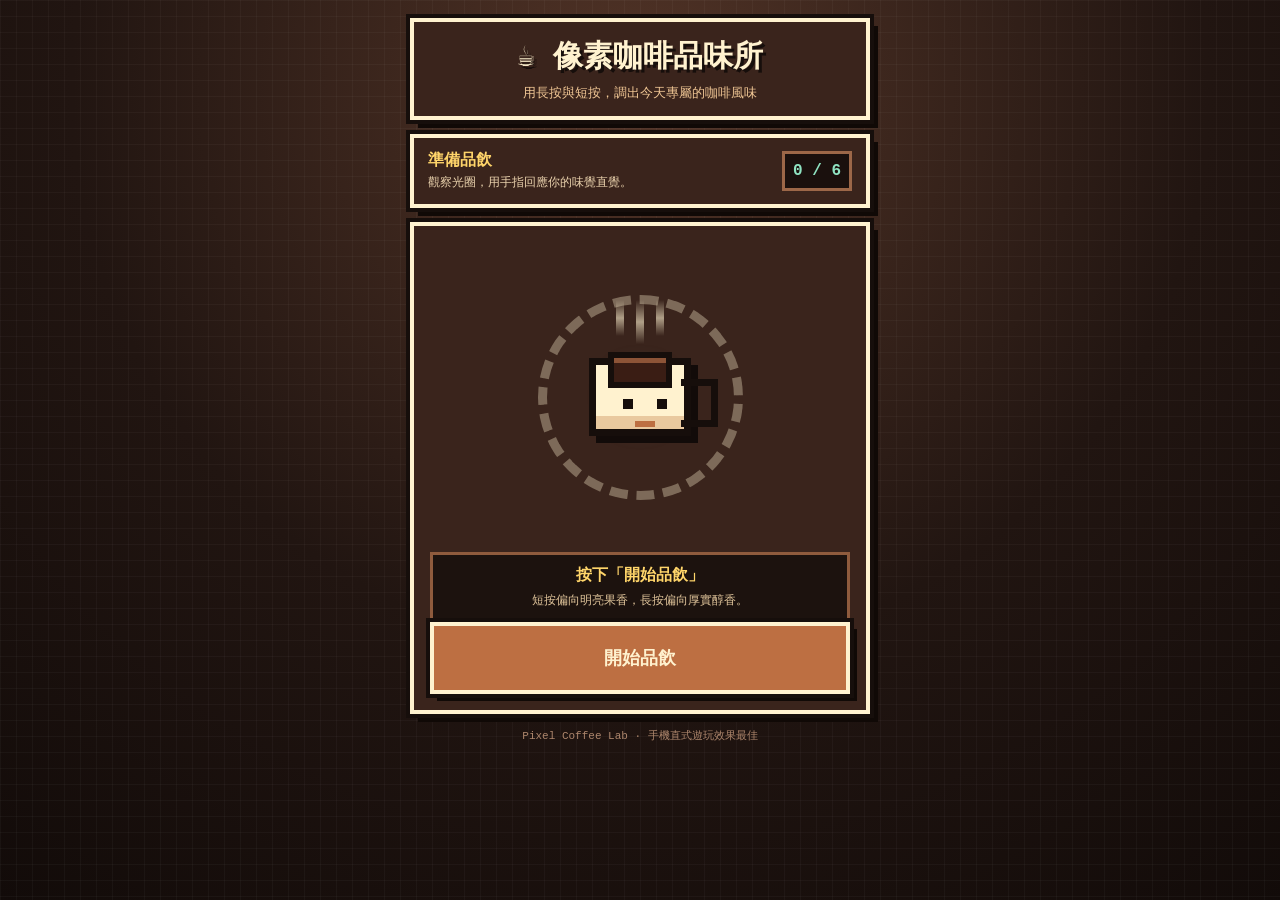
==== commit 129d629d: "Deploy pixel coffee tasting game" ====
--- a/index.html
+++ b/index.html
@@ -2,47 +2,22 @@
 <html lang="zh-Hant">
 <head>
 <meta charset="utf-8">
-<meta name="viewport" content="width=device-width,initial-scale=1,viewport-fit=cover">
-<title>像素轉盤抽獎機</title>
+<meta name="viewport" content="width=device-width,initial-scale=1,viewport-fit=cover,user-scalable=no">
+<meta name="theme-color" content="#211511">
+<title>像素咖啡品味所</title>
 <style>
-:root{--ink:#24173a;--paper:#fff1c7;--pink:#ff4f78;--pink2:#b92758;--sky:#8ed7c6;--grass:#4d7d53;--dark:#182131;--yellow:#fff27b}*{box-sizing:border-box}html,body{margin:0;min-height:100%;background:#2d2344}body{min-height:100dvh;display:grid;place-items:center;padding:max(6px,env(safe-area-inset-top)) max(6px,env(safe-area-inset-right)) max(6px,env(safe-area-inset-bottom)) max(6px,env(safe-area-inset-left));overflow:auto;color:var(--ink);font-family:"Courier New","PingFang TC",monospace;background:linear-gradient(#5f4b8b,#2d2344)}body:before{content:"";position:fixed;inset:0;pointer-events:none;background:linear-gradient(rgba(255,255,255,.05) 1px,transparent 1px),linear-gradient(90deg,rgba(255,255,255,.05) 1px,transparent 1px);background-size:16px 16px}.machine{position:relative;z-index:1;width:min(100%,1080px);height:min(760px,calc(100dvh - 12px));min-height:600px;padding:clamp(10px,1.6vh,18px);display:grid;grid-template-rows:auto minmax(0,1fr);background:var(--paper);border:5px solid var(--ink);box-shadow:8px 8px 0 rgba(0,0,0,.34);overflow:hidden}.machine:before{content:"";position:absolute;inset:7px;border:3px dashed #d79b58;pointer-events:none}.header,.game-area{position:relative;z-index:1}.header{text-align:center;margin-bottom:clamp(5px,1vh,10px)}h1{margin:0;font-size:clamp(27px,5vh,46px);line-height:1;letter-spacing:3px;text-shadow:3px 3px 0 #ffbf66}.subtitle{margin:5px 0 0;font-size:clamp(11px,1.8vh,15px);font-weight:900}.game-area{min-height:0;display:grid;grid-template-columns:minmax(420px,1.25fr) minmax(300px,.75fr);gap:clamp(10px,1.5vw,18px);align-items:stretch}.wheel-box{height:100%;min-height:0;position:relative;display:grid;place-items:center;padding:34px 54px 56px 8px;overflow:hidden;background:var(--sky);border:5px solid var(--ink);box-shadow:inset 0 0 0 7px #4a9f92}.wheel-box:before{content:"";position:absolute;inset:0;background:radial-gradient(circle at 15% 18%,#fff 0 3px,transparent 4px),radial-gradient(circle at 78% 15%,#fff 0 2px,transparent 3px),radial-gradient(circle at 85% 39%,#fff 0 3px,transparent 4px);opacity:.75}.wheel-box:after{content:"";position:absolute;left:0;right:0;bottom:0;height:52px;background:repeating-linear-gradient(90deg,var(--grass) 0 22px,#3d6744 22px 44px);border-top:4px solid var(--ink);z-index:1}.wheel-shell{position:relative;z-index:3;width:min(42vw,calc(100dvh - 190px),430px);max-width:88%;aspect-ratio:1;padding:10px;border-radius:50%;background:#ffd057;border:7px solid var(--ink);box-shadow:7px 7px 0 rgba(36,23,58,.5);transform:translateX(-4%)}canvas{display:block;width:100%;height:100%;border-radius:50%;image-rendering:pixelated;will-change:transform}.pointer{position:absolute;z-index:8;top:11px;left:46%;transform:translateX(-50%);border-left:21px solid transparent;border-right:21px solid transparent;border-top:48px solid var(--pink);filter:drop-shadow(3px 3px 0 var(--ink))}.hub{position:absolute;z-index:5;left:50%;top:50%;width:68px;height:68px;transform:translate(-50%,-50%);border-radius:50%;background:var(--pink);border:6px solid var(--ink);box-shadow:inset 0 0 0 6px #ff94a7}.crank{position:absolute;z-index:6;right:-27px;top:48%;width:62px;height:17px;background:#f2e9d6;border:4px solid var(--ink);transform-origin:8px 50%;box-shadow:3px 3px 0 rgba(36,23,58,.3)}.crank:before,.crank:after{content:"";position:absolute;width:24px;height:24px;border:4px solid var(--ink);border-radius:50%}.crank:before{right:-15px;top:-9px;background:#ffbf66}.crank:after{left:-10px;top:-8px;background:#62c6ff}.pixel-helper{position:absolute;z-index:7;right:1px;bottom:45px;width:116px;height:142px;pointer-events:none;transform-origin:50% 100%;filter:drop-shadow(4px 4px 0 rgba(36,23,58,.25))}.pixel-helper svg{width:100%;height:100%;display:block;shape-rendering:crispEdges}.helper-bubble{position:absolute;z-index:7;right:5px;bottom:184px;max-width:128px;padding:7px 8px;background:#fffef7;border:3px solid var(--ink);font-size:11px;font-weight:900;text-align:center;box-shadow:3px 3px 0 rgba(36,23,58,.22)}.helper-bubble:after{content:"";position:absolute;right:19px;bottom:-11px;width:12px;height:12px;background:#fffef7;border-right:3px solid var(--ink);border-bottom:3px solid var(--ink);transform:rotate(45deg)}.pixel-helper .arm-front,.pixel-helper .arm-back,.pixel-helper .tail,.pixel-helper .ear-left,.pixel-helper .ear-right{transform-box:fill-box}.pixel-helper .arm-front,.pixel-helper .arm-back{transform-origin:20% 35%}.pixel-helper .tail{transform-origin:15% 70%}.pixel-helper .ear-left,.pixel-helper .ear-right{transform-origin:50% 100%}.wheel-box[data-character="cat"] .tail{animation:catTail 1.3s steps(2,end) infinite}@keyframes catTail{50%{transform:rotate(-12deg)}}.wheel-box[data-character="cat"].is-spinning .pixel-helper{animation:catDash .45s steps(4,end) both,catBounce .28s steps(2,end) .45s infinite}.wheel-box[data-character="cat"].is-spinning .arm-front{animation:catArm .36s steps(4,end) .38s infinite}.wheel-box[data-character="cat"].is-spinning .tail{animation:catTailFast .18s steps(2,end) infinite}.wheel-box[data-character="cat"].is-spinning .crank{animation:crankSpin .36s linear infinite}@keyframes catDash{from{transform:translateX(34px) scale(.94)}to{transform:translateX(-10px)}}@keyframes catBounce{50%{transform:translateX(-10px) translateY(-4px) rotate(-2deg)}}@keyframes catArm{0%,100%{transform:rotate(-25deg)}50%{transform:rotate(30deg)}}@keyframes catTailFast{50%{transform:rotate(-24deg)}}.wheel-box[data-character="bear"] .pixel-helper{animation:bearIdle 1.6s steps(2,end) infinite}@keyframes bearIdle{50%{transform:scaleY(.97) translateY(2px)}}.wheel-box[data-character="bear"].is-spinning .pixel-helper{animation:bearEnter .85s steps(5,end) both,bearPush .72s steps(3,end) .85s infinite}.wheel-box[data-character="bear"].is-spinning .arm-front{animation:bearArmFront .72s steps(3,end) .8s infinite}.wheel-box[data-character="bear"].is-spinning .arm-back{animation:bearArmBack .72s steps(3,end) .8s infinite}.wheel-box[data-character="bear"].is-spinning .crank{animation:crankSpin 1.05s steps(8,end) infinite}@keyframes bearEnter{0%{transform:translateX(38px)}70%{transform:translateX(-4px) rotate(5deg)}100%{transform:translateX(-13px) rotate(-7deg)}}@keyframes bearPush{0%,100%{transform:translateX(-13px) rotate(-7deg)}50%{transform:translateX(-22px) rotate(-14deg) scaleX(1.03)}}@keyframes bearArmFront{0%,100%{transform:rotate(-5deg)}50%{transform:rotate(38deg)}}@keyframes bearArmBack{0%,100%{transform:rotate(16deg)}50%{transform:rotate(48deg)}}.wheel-box[data-character="rabbit"] .ear-left{animation:rabbitEarL 1.4s steps(2,end) infinite}.wheel-box[data-character="rabbit"] .ear-right{animation:rabbitEarR 1.4s steps(2,end) .12s infinite}@keyframes rabbitEarL{50%{transform:rotate(-9deg)}}@keyframes rabbitEarR{50%{transform:rotate(10deg)}}.wheel-box[data-character="rabbit"].is-spinning .pixel-helper{animation:rabbitLeap .26s steps(3,end) both,rabbitHop .22s steps(2,end) .26s infinite}.wheel-box[data-character="rabbit"].is-spinning .arm-front{animation:rabbitArm .17s steps(2,end) .24s infinite}.wheel-box[data-character="rabbit"].is-spinning .ear-left{animation:rabbitEarFastL .18s steps(2,end) infinite}.wheel-box[data-character="rabbit"].is-spinning .ear-right{animation:rabbitEarFastR .18s steps(2,end) infinite}.wheel-box[data-character="rabbit"].is-spinning .crank{animation:crankSpin .19s linear infinite}@keyframes rabbitLeap{0%{transform:translate(38px,10px) scale(.9)}50%{transform:translate(5px,-23px) scale(1.04)}100%{transform:translate(-10px,0)}}@keyframes rabbitHop{50%{transform:translate(-10px,-10px) rotate(2deg)}}@keyframes rabbitArm{0%,100%{transform:rotate(-34deg)}50%{transform:rotate(38deg)}}@keyframes rabbitEarFastL{50%{transform:rotate(-18deg)}}@keyframes rabbitEarFastR{50%{transform:rotate(19deg)}}@keyframes crankSpin{to{transform:rotate(360deg)}}.control{min-height:0;display:grid;grid-template-rows:auto auto auto auto;gap:8px;align-content:start;overflow:auto;scrollbar-width:thin}.screen{min-height:76px;padding:9px;display:grid;place-items:center;text-align:center;color:#d8ff88;background:var(--dark);border:5px solid var(--ink);box-shadow:inset 0 0 0 4px #30445b;font-size:clamp(15px,2.2vh,19px);line-height:1.25;text-shadow:2px 2px #000}.screen strong{display:block;color:var(--yellow);font-size:clamp(20px,3.2vh,28px);word-break:break-word}.screen small{display:block;margin-top:3px;font-size:11px}.spin{min-height:58px;border:5px solid var(--ink);background:var(--pink);color:#fff;font:900 clamp(20px,3vh,25px)/1 "Courier New","PingFang TC",monospace;letter-spacing:3px;cursor:pointer;box-shadow:5px 5px 0 var(--ink),inset 0 -8px 0 var(--pink2)}.spin:active,.small:active,.character-btn:active{transform:translate(4px,4px);box-shadow:none}.spin:disabled{filter:grayscale(.6);cursor:not-allowed}.character-panel{padding:8px;background:#fff8df;border:4px solid var(--ink)}.character-title{margin:0 0 6px;font-size:14px;font-weight:900}.character-grid{display:grid;grid-template-columns:repeat(3,1fr);gap:6px}.character-btn{min-height:56px;padding:4px 2px;border:3px solid var(--ink);background:#e9ddff;color:var(--ink);font:900 11px/1.15 "Courier New","PingFang TC",monospace;cursor:pointer;box-shadow:2px 2px 0 var(--ink)}.character-btn .emoji{display:block;margin-bottom:2px;font-size:20px}.character-btn[aria-pressed="true"]{background:var(--yellow);outline:3px solid #ff7b8f;outline-offset:-6px}.character-info{min-height:34px;margin-top:6px;padding:5px 7px;overflow:hidden;background:var(--dark);color:#d8ff88;border:3px solid var(--ink);font-size:10px;line-height:1.25}.settings-panel{background:#fff8df;border:4px solid var(--ink)}.settings-panel summary{padding:10px 12px;cursor:pointer;font-size:14px;font-weight:900;list-style:none}.settings-panel summary::-webkit-details-marker{display:none}.settings-panel summary:before{content:"▶";display:inline-block;margin-right:7px}.settings-panel[open] summary:before{transform:rotate(90deg)}.editor{padding:0 9px 9px}.editor label{display:block;margin-bottom:5px;font-size:12px;font-weight:900}textarea{width:100%;height:92px;min-height:70px;resize:vertical;padding:7px;color:var(--ink);background:#fffef7;border:3px solid var(--ink);font:700 12px/1.3 "Courier New","PingFang TC",monospace;outline:none}.small{width:100%;margin-top:6px;padding:8px;border:3px solid var(--ink);background:#62c6ff;color:var(--ink);font:900 13px/1 "Courier New","PingFang TC",monospace;cursor:pointer;box-shadow:3px 3px 0 var(--ink)}.preview{max-height:70px;margin-top:6px;padding:6px;overflow:auto;background:var(--dark);color:#d8ff88;border:3px solid var(--ink);font-size:10px;line-height:1.35}.preview strong{color:var(--yellow)}.error{color:#ff94a7}.tip{margin:0;font-size:10px;line-height:1.25}.confetti{position:fixed;z-index:20;width:9px;height:9px;pointer-events:none;animation:fall 1.8s steps(10) forwards}@keyframes fall{to{transform:translateY(110vh) rotate(720deg);opacity:0}}@media(max-height:680px) and (min-width:761px){.machine{min-height:0}.header{margin-bottom:4px}h1{font-size:30px}.subtitle{display:none}.wheel-box{padding-top:25px}.wheel-shell{width:min(39vw,calc(100dvh - 125px),390px)}.screen{min-height:60px;font-size:14px}.spin{min-height:48px}.character-btn{min-height:48px}.character-info{display:none}.settings-panel summary{padding:8px 10px}.tip{display:none}}@media(max-width:760px){body{place-items:start center;padding:4px}.machine{width:100%;height:auto;min-height:calc(100dvh - 8px);max-height:none;padding:8px;border-width:4px;overflow:visible}.machine:before{inset:5px}.header{margin-bottom:6px}h1{font-size:clamp(25px,8vw,34px)}.subtitle{font-size:11px}.game-area{grid-template-columns:1fr;grid-template-rows:minmax(285px,42dvh) auto;gap:7px}.wheel-box{min-height:285px;height:42dvh;max-height:360px;padding:29px 34px 48px 2px;border-width:4px}.wheel-box:after{height:43px}.wheel-shell{width:min(73vw,36dvh,330px);max-width:82%;border-width:6px}.pointer{top:8px;left:44%;border-left-width:18px;border-right-width:18px;border-top-width:41px}.hub{width:56px;height:56px;border-width:5px}.pixel-helper{right:-2px;bottom:40px;width:87px;height:108px}.helper-bubble{right:0;bottom:143px;max-width:100px;padding:5px 6px;font-size:9px}.crank{right:-23px;width:52px}.control{overflow:visible;gap:6px}.screen{min-height:64px;padding:6px;border-width:4px;font-size:14px}.screen strong{font-size:20px}.spin{min-height:50px;border-width:4px;font-size:20px}.character-panel{padding:6px}.character-title{margin-bottom:4px;font-size:12px}.character-btn{min-height:47px;font-size:9px}.character-btn .emoji{display:inline;margin:0 2px 0 0;font-size:16px}.character-info{min-height:28px;margin-top:4px;padding:4px 5px;font-size:9px;white-space:nowrap;text-overflow:ellipsis}.settings-panel summary{padding:8px 10px;font-size:12px}.tip{display:none}.settings-panel[open]{margin-bottom:8px}}@media(max-width:390px){.game-area{grid-template-rows:minmax(270px,39dvh) auto}.wheel-box{height:39dvh;min-height:270px}.character-btn{font-size:8px}.character-info{display:none}}@media(prefers-reduced-motion:reduce){.pixel-helper,.pixel-helper *,.crank{animation:none!important}}
-</style>
+:root{--bg:#211511;--panel:#3a241c;--cream:#fff2cf;--gold:#ffd56a;--mint:#8fe3c2;--berry:#ff8aa0;--caramel:#bd6f42;--dark:#160e0b}*{box-sizing:border-box;-webkit-tap-highlight-color:transparent;touch-action:manipulation}html,body{margin:0;min-height:100%;font-family:"Courier New","Noto Sans TC",monospace;color:var(--cream);background:linear-gradient(rgba(255,255,255,.03) 1px,transparent 1px),linear-gradient(90deg,rgba(255,255,255,.03) 1px,transparent 1px),radial-gradient(circle at 50% 10%,#523427,var(--bg) 55%,#120b09);background-size:16px 16px,16px 16px,auto}body{display:flex;justify-content:center;padding:18px 14px calc(24px + env(safe-area-inset-bottom));min-height:100dvh}.app{width:min(100%,460px);display:flex;flex-direction:column;gap:14px}.panel{position:relative;background:var(--panel);border:4px solid var(--cream);box-shadow:0 0 0 4px var(--dark),8px 8px 0 #100906}.head{text-align:center;padding:14px}.head h1{margin:0;font-size:clamp(22px,6vw,30px);text-shadow:3px 3px 0 var(--dark)}.head p{margin:7px 0 0;color:#f1c795;font-size:13px}.status{padding:12px 14px;display:grid;grid-template-columns:1fr auto;gap:10px;align-items:center}.stage{font-weight:bold;color:var(--gold)}.desc{font-size:12px;color:#ead2ad;line-height:1.45;margin-top:4px}.count{padding:8px;background:#1a100d;border:3px solid #9c6748;color:var(--mint);font-weight:bold}.game{padding:16px;min-height:475px;display:flex;flex-direction:column;align-items:center;justify-content:space-between;overflow:hidden}.scene{position:relative;display:grid;place-items:center;width:100%;min-height:310px;user-select:none}.ringbox{position:relative;width:270px;height:270px;display:grid;place-items:center}.target,.pulse,.charge{position:absolute;border-radius:50%;pointer-events:none}.target{width:205px;height:205px;border:9px dashed rgba(255,242,207,.34)}.pulse{width:90px;height:90px;border:10px solid var(--mint);box-shadow:0 0 28px rgba(143,227,194,.55);transform:scale(.3)}.charge{width:210px;height:210px;border:10px solid var(--berry);opacity:0;transform:scale(.25);box-shadow:0 0 24px rgba(255,138,160,.5)}.pressing .charge{opacity:1;animation:charge 1.7s linear forwards}@keyframes charge{to{transform:scale(1.18);filter:hue-rotate(45deg)}}.cup{position:relative;width:102px;height:78px;background:var(--cream);border:7px solid var(--dark);box-shadow:inset 0 -13px 0 #e9c99f,7px 7px 0 #120b09;z-index:2}.cup:before{content:"";position:absolute;left:12px;right:12px;top:-13px;height:24px;background:#3a1d14;border:6px solid var(--dark);box-shadow:inset 0 5px 0 #8d5437}.cup:after{content:"";position:absolute;right:-34px;top:14px;width:30px;height:34px;border:7px solid var(--dark);border-left:0}.face{position:absolute;left:27px;top:34px;width:10px;height:10px;background:var(--dark);box-shadow:34px 0 0 var(--dark)}.face:after{content:"";position:absolute;left:12px;top:14px;width:20px;height:8px;border-bottom:6px solid var(--caramel)}.steam{position:absolute;top:-65px;left:50%;transform:translateX(-50%);display:flex;gap:12px}.steam i{width:8px;height:36px;background:linear-gradient(transparent,var(--cream),transparent);opacity:.6;animation:steam 1.8s steps(4) infinite}.steam i:nth-child(2){animation-delay:.4s;height:44px}.steam i:nth-child(3){animation-delay:.8s}@keyframes steam{from{transform:translateY(14px);opacity:0}30%{opacity:.7}to{transform:translateY(-16px);opacity:0}}.hint{width:100%;min-height:70px;padding:10px;text-align:center;background:#1c120e;border:3px solid #8f5b3d;display:flex;flex-direction:column;justify-content:center;gap:6px}.hint b{color:var(--gold)}.hint span{font-size:12px;color:#e2c69c}.hold{width:100%;min-height:72px;color:var(--cream);font:inherit;font-size:18px;font-weight:bold;background:var(--caramel);border:4px solid var(--cream);box-shadow:0 0 0 4px var(--dark),7px 7px 0 #100906;position:relative;overflow:hidden}.hold:after{content:"";position:absolute;left:0;bottom:0;width:var(--p,0%);height:8px;background:var(--mint)}.hold.down{transform:translate(4px,4px);box-shadow:0 0 0 4px var(--dark),3px 3px 0 #100906;background:#965035}.hide{display:none!important}.toast{position:fixed;z-index:20;left:50%;top:17%;transform:translate(-50%,-15px);background:var(--dark);border:3px solid var(--gold);box-shadow:5px 5px 0 #100906;padding:10px 14px;font-weight:bold;opacity:0;transition:.18s;pointer-events:none;text-align:center}.toast.show{opacity:1;transform:translate(-50%,0)}.result{padding:16px}.result h2{text-align:center;color:var(--gold);margin:0 0 12px}.metrics{display:grid;grid-template-columns:1fr 1fr;gap:8px}.metric{padding:9px;background:#1c120e;border:3px solid #845338}.metric b{display:block;font-size:12px;color:#f3d5aa;margin-bottom:5px}.beans{color:var(--gold);letter-spacing:2px}.tags{display:flex;flex-wrap:wrap;justify-content:center;gap:8px;margin:12px 0}.tag{padding:7px 10px;background:#7c3d55;border:3px solid var(--cream);box-shadow:3px 3px 0 var(--dark);font-size:12px}.quote{padding:12px;background:#2b1a15;border-left:7px solid var(--mint);line-height:1.6;margin-bottom:12px}.actions{display:grid;grid-template-columns:1fr 1fr;gap:10px}.actions button{min-height:52px;color:var(--cream);font:inherit;font-weight:bold;border:3px solid var(--cream);box-shadow:4px 4px 0 var(--dark)}.download{background:#3e7967}.restart{background:#944d36}.canvasbox{margin-top:14px;padding:8px;background:#140c0a;border:3px solid #7c5038}canvas{display:block;width:100%;height:auto;image-rendering:pixelated}footer{text-align:center;color:#ad866c;font-size:11px}@media(max-height:720px){.game{min-height:410px}.scene{min-height:250px}.ringbox{transform:scale(.86)}}</style>
 </head>
 <body>
-<main class="machine">
-<header class="header"><h1>LUCKY WHEEL</h1><p class="subtitle">★ 像素轉盤抽獎機 ★</p></header>
-<section class="game-area">
-<div class="wheel-box" id="wheelBox" data-character="cat"><div class="pointer"></div><div class="wheel-shell"><canvas id="wheel" width="900" height="900"></canvas><div class="hub"></div><div class="crank" aria-hidden="true"></div></div><div class="helper-bubble" id="helperBubble">準備好了喵！</div><div class="pixel-helper" id="pixelHelper" aria-hidden="true"></div></div>
-<aside class="control">
-<div class="screen" id="screen" aria-live="polite">投入勇氣幣<br>按下開始抽獎！</div>
-<button class="spin" id="spin">START!</button>
-<section class="character-panel" aria-labelledby="characterTitle"><p class="character-title" id="characterTitle">選擇轉盤助手</p><div class="character-grid" id="characterGrid"><button class="character-btn" data-character="cat" aria-pressed="true"><span class="emoji">🐱</span>橘貓阿輪</button><button class="character-btn" data-character="bear" aria-pressed="false"><span class="emoji">🐻</span>大力熊熊</button><button class="character-btn" data-character="rabbit" aria-pressed="false"><span class="emoji">🐰</span>閃電兔兔</button></div><div class="character-info" id="characterInfo"></div></section>
-<details class="settings-panel" id="settingsPanel"><summary>⚙ 獎項與機率設定</summary><div class="editor"><label for="input">每行：獎項名稱 | 權重</label><textarea id="input">頭獎：神秘禮物 | 5
-二獎：飲料一杯 | 15
-三獎：小點心 | 20
-再抽一次 | 10
-幸運貼紙 | 20
-銘謝惠顧 | 30</textarea><button class="small" id="update">更新轉盤與機率</button><div class="preview" id="preview"></div></div></details>
-<p class="tip">按空白鍵也能抽獎；權重不必加總為 100。</p>
-</aside></section></main>
+<main class="app">
+<header class="panel head"><h1>☕ 像素咖啡品味所</h1><p>用長按與短按，調出今天專屬的咖啡風味</p></header>
+<section class="panel status" id="status"><div><div class="stage" id="stage">準備品飲</div><div class="desc" id="desc">觀察光圈，用手指回應你的味覺直覺。</div></div><div class="count" id="count">0 / 6</div></section>
+<section class="panel game" id="game"><div class="scene" id="scene"><div class="ringbox"><div class="target"></div><div class="pulse" id="pulse"></div><div class="charge"></div><div class="cup"><div class="steam"><i></i><i></i><i></i></div><div class="face"></div></div></div></div><div class="hint" id="hint"><b>按下「開始品飲」</b><span>短按偏向明亮果香，長按偏向厚實醇香。</span></div><button class="hold" id="hold">開始品飲</button></section>
+<section class="panel result hide" id="result"><h2 id="title"></h2><div class="metrics" id="metrics"></div><div class="tags" id="tags"></div><div class="quote" id="quote"></div><div class="actions"><button class="download" id="download">下載評測圖</button><button class="restart" id="restart">再品一杯</button></div><div class="canvasbox"><canvas id="canvas" width="900" height="1200"></canvas></div></section>
+<footer>Pixel Coffee Lab · 手機直式遊玩效果最佳</footer>
+</main><div class="toast" id="toast"></div>
 <script>
-const canvas=document.querySelector('#wheel'),ctx=canvas.getContext('2d'),wheelBox=document.querySelector('#wheelBox'),pixelHelper=document.querySelector('#pixelHelper'),helperBubble=document.querySelector('#helperBubble'),characterInfo=document.querySelector('#characterInfo'),characterGrid=document.querySelector('#characterGrid'),settingsPanel=document.querySelector('#settingsPanel'),spinBtn=document.querySelector('#spin'),updateBtn=document.querySelector('#update'),input=document.querySelector('#input'),screen=document.querySelector('#screen'),preview=document.querySelector('#preview');
-const colors=['#ff6b7f','#ffd35a','#55d6be','#62a8ff','#c77dff','#ff9f43','#70d66b','#ff79c6','#8be9fd','#f1fa8c','#bd93f9','#ffb86c'];let prizes=[],rotation=0,spinning=false,audio,currentCharacter='cat';
-const esc=s=>s.replace(/[&<>'"]/g,c=>({'&':'&amp;','<':'&lt;','>':'&gt;',"'":'&#039;','"':'&quot;'}[c]));
-const characterSvgs={cat:`<svg viewBox="0 0 118 145"><g class="tail"><rect x="88" y="84" width="15" height="13" fill="#24173a"/><rect x="99" y="73" width="13" height="25" fill="#24173a"/><rect x="91" y="75" width="12" height="13" fill="#f7a84a"/><rect x="99" y="66" width="11" height="20" fill="#f7a84a"/></g><rect x="30" y="43" width="58" height="49" fill="#24173a"/><rect x="35" y="48" width="48" height="39" fill="#f7a84a"/><rect x="31" y="30" width="18" height="22" fill="#24173a"/><rect x="69" y="30" width="18" height="22" fill="#24173a"/><rect x="36" y="33" width="12" height="18" fill="#f7a84a"/><rect x="70" y="33" width="12" height="18" fill="#f7a84a"/><rect x="39" y="60" width="8" height="8" fill="#24173a"/><rect x="71" y="60" width="8" height="8" fill="#24173a"/><rect x="56" y="68" width="7" height="6" fill="#ff7b8f"/><rect x="50" y="76" width="18" height="5" fill="#fff1c7"/><rect x="38" y="88" width="48" height="38" fill="#24173a"/><rect x="43" y="92" width="38" height="30" fill="#62c6ff"/><rect x="51" y="94" width="22" height="9" fill="#fff1c7"/><rect x="38" y="119" width="18" height="19" fill="#24173a"/><rect x="68" y="119" width="18" height="19" fill="#24173a"/><rect x="41" y="124" width="15" height="10" fill="#f7a84a"/><rect x="68" y="124" width="15" height="10" fill="#f7a84a"/><g class="arm-front"><rect x="18" y="91" width="31" height="13" fill="#24173a"/><rect x="22" y="94" width="27" height="7" fill="#f7a84a"/><rect x="12" y="86" width="16" height="20" fill="#24173a"/><rect x="15" y="90" width="12" height="13" fill="#fff1c7"/></g></svg>`,bear:`<svg viewBox="0 0 118 145"><circle cx="37" cy="42" r="16" fill="#24173a"/><circle cx="80" cy="42" r="16" fill="#24173a"/><circle cx="37" cy="42" r="9" fill="#9a663b"/><circle cx="80" cy="42" r="9" fill="#9a663b"/><rect x="27" y="40" width="63" height="53" fill="#24173a"/><rect x="32" y="45" width="53" height="43" fill="#9a663b"/><rect x="40" y="66" width="36" height="19" fill="#e8bd83"/><rect x="44" y="58" width="8" height="8" fill="#24173a"/><rect x="70" y="58" width="8" height="8" fill="#24173a"/><rect x="56" y="69" width="8" height="7" fill="#24173a"/><rect x="38" y="88" width="51" height="39" fill="#24173a"/><rect x="43" y="93" width="41" height="29" fill="#ff9f43"/><rect x="48" y="96" width="31" height="8" fill="#fff1c7"/><g class="arm-back"><rect x="70" y="91" width="36" height="15" fill="#24173a"/><rect x="73" y="95" width="30" height="8" fill="#9a663b"/><rect x="98" y="89" width="15" height="20" fill="#24173a"/><rect x="100" y="93" width="11" height="13" fill="#e8bd83"/></g><g class="arm-front"><rect x="15" y="92" width="39" height="15" fill="#24173a"/><rect x="20" y="96" width="32" height="8" fill="#9a663b"/><rect x="9" y="88" width="16" height="22" fill="#24173a"/><rect x="12" y="93" width="11" height="14" fill="#e8bd83"/></g><rect x="39" y="120" width="20" height="19" fill="#24173a"/><rect x="69" y="120" width="20" height="19" fill="#24173a"/><rect x="42" y="125" width="16" height="10" fill="#9a663b"/><rect x="69" y="125" width="16" height="10" fill="#9a663b"/></svg>`,rabbit:`<svg viewBox="0 0 118 145"><g class="ear-left"><rect x="34" y="6" width="20" height="50" fill="#24173a"/><rect x="39" y="11" width="10" height="39" fill="#ffd8e7"/></g><g class="ear-right"><rect x="65" y="4" width="20" height="52" fill="#24173a"/><rect x="70" y="10" width="10" height="40" fill="#ffd8e7"/></g><rect x="28" y="45" width="62" height="49" fill="#24173a"/><rect x="33" y="50" width="52" height="39" fill="#f3f0ff"/><rect x="40" y="62" width="8" height="9" fill="#24173a"/><rect x="71" y="62" width="8" height="9" fill="#24173a"/><rect x="56" y="71" width="8" height="6" fill="#ff7b8f"/><rect x="48" y="80" width="24" height="5" fill="#ffd8e7"/><rect x="39" y="90" width="49" height="36" fill="#24173a"/><rect x="44" y="95" width="39" height="27" fill="#c77dff"/><rect x="49" y="98" width="29" height="8" fill="#fff1c7"/><g class="arm-front"><rect x="14" y="91" width="40" height="13" fill="#24173a"/><rect x="18" y="94" width="34" height="7" fill="#f3f0ff"/><rect x="8" y="86" width="16" height="20" fill="#24173a"/><rect x="11" y="90" width="11" height="13" fill="#ffd8e7"/></g><rect x="37" y="120" width="20" height="18" fill="#24173a"/><rect x="70" y="120" width="20" height="18" fill="#24173a"/><rect x="39" y="124" width="19" height="10" fill="#f3f0ff"/><rect x="69" y="124" width="19" height="10" fill="#f3f0ff"/><rect x="88" y="96" width="17" height="17" fill="#24173a"/><rect x="92" y="100" width="10" height="10" fill="#f3f0ff"/></svg>`};
-const characters={cat:{name:'橘貓阿輪',description:'均衡型：跑近輪盤，用貓掌穩定連轉。',idle:'準備好了喵！',start:'看我的貓掌！',result:'抓到獎品了喵！',duration:4300,windup:380,minSpins:6,maxSpins:9,tickStep:12,baseTone:520,ease:p=>1-Math.pow(1-p,5)},bear:{name:'大力熊熊',description:'力量型：先蓄力，再用雙手慢慢推出。',idle:'熊熊先暖身！',start:'蓄力……嘿呀！',result:'穩穩停住熊！',duration:5600,windup:900,minSpins:4,maxSpins:6,tickStep:17,baseTone:350,ease:p=>1-Math.pow(1-p,3)},rabbit:{name:'閃電兔兔',description:'速度型：跳躍起步，超高速連續轉動。',idle:'隨時可以起跳！',start:'跳跳加速！',result:'咻——抽到了！',duration:3100,windup:180,minSpins:9,maxSpins:12,tickStep:9,baseTone:680,ease:p=>p===1?1:1-Math.pow(2,-10*p)}};
-function selectCharacter(key,announce=true){if(spinning||!characters[key])return;currentCharacter=key;wheelBox.dataset.character=key;pixelHelper.innerHTML=characterSvgs[key];characterGrid.querySelectorAll('.character-btn').forEach(btn=>btn.setAttribute('aria-pressed',String(btn.dataset.character===key)));characterInfo.innerHTML=`<strong>${characters[key].name}</strong>｜${characters[key].description}`;helperBubble.textContent=characters[key].idle;localStorage.setItem('luckyWheelCharacter',key);if(announce)screen.innerHTML=`助手已更換！<br><strong>${characters[key].name}</strong>`}
-function parse(line,i){const p=line.trim().split(/\s*[|｜,，\t]\s*/),name=(p.shift()||'').trim(),raw=p.join('').replace('%','').trim(),weight=raw===''?1:Number(raw);if(!name)throw Error(`第 ${i+1} 行缺少名稱`);if(!Number.isFinite(weight)||weight<=0)throw Error(`第 ${i+1} 行權重需大於 0`);return{name,weight}}
-function load(){try{const rows=input.value.split('\n').filter(x=>x.trim()).slice(0,12).map(parse);if(rows.length<2)throw Error('至少需要 2 個獎項');const total=rows.reduce((s,x)=>s+x.weight,0);let c=0;prizes=rows.map(x=>{const probability=x.weight/total,startDeg=c*360;c+=probability;return{...x,probability,startDeg,endDeg:c*360}});draw();preview.innerHTML=prizes.map((x,i)=>`<div><strong>${i+1}. ${esc(x.name)}</strong>：${(x.probability*100).toFixed(2).replace(/\.00$/,'')}%</div>`).join('');screen.innerHTML='轉盤與機率已更新！<br>準備抽獎';helperBubble.textContent=characters[currentCharacter].idle}catch(e){preview.innerHTML=`<span class="error">⚠ ${esc(e.message)}</span>`;screen.innerHTML='設定有誤<br>請檢查獎項與權重';helperBubble.textContent='設定怪怪的…'}}
-function measureLines(text,maxWidth,fontSize,maxLines=2){ctx.font=`900 ${fontSize}px "Arial Black","PingFang TC",sans-serif`;const chars=[...text];let lines=[],line='';for(const ch of chars){const next=line+ch;if(ctx.measureText(next).width<=maxWidth||!line)line=next;else{lines.push(line);line=ch;if(lines.length===maxLines-1)break}}if(line&&lines.length<maxLines)lines.push(line);const used=lines.join('').length;if(used<chars.length){let last=lines[lines.length-1]||'';while(last&&ctx.measureText(last+'…').width>maxWidth)last=last.slice(0,-1);lines[lines.length-1]=(last||'')+'…'}return lines}
-function fitLabel(text,maxWidth,maxHeight){let size=Math.min(34,Math.floor(maxHeight/2.15));for(;size>=12;size--){const lines=measureLines(text,maxWidth,size,2),lineHeight=size*1.12;if(lines.length*lineHeight<=maxHeight&&lines.every(line=>ctx.measureText(line).width<=maxWidth))return{size,lines,lineHeight}}return{size:12,lines:['…'],lineHeight:14}}
-function drawLabel(p,i,start,end,r){const arc=end-start,mid=(start+end)/2,labelRadius=r*.66,tangentWidth=Math.max(24,2*labelRadius*Math.sin(Math.min(arc,Math.PI)/2)*.78),radialHeight=r*.28;ctx.save();ctx.beginPath();ctx.moveTo(0,0);ctx.arc(0,0,r-11,start,end);ctx.closePath();ctx.clip();ctx.rotate(mid);ctx.translate(labelRadius,0);let turn=Math.PI/2;if(mid>Math.PI/2&&mid<Math.PI*1.5)turn=-Math.PI/2;ctx.rotate(turn);ctx.textAlign='center';ctx.textBaseline='middle';ctx.lineJoin='round';let label=p.name;if(arc<.11)label=String(i+1);const fitted=fitLabel(label,tangentWidth,radialHeight);ctx.font=`900 ${fitted.size}px "Arial Black","PingFang TC",sans-serif`;ctx.strokeStyle='rgba(255,250,225,.95)';ctx.lineWidth=Math.max(3,Math.round(fitted.size*.18));ctx.fillStyle='#24173a';fitted.lines.forEach((line,index)=>{const y=(index-(fitted.lines.length-1)/2)*fitted.lineHeight;ctx.strokeText(line,0,y);ctx.fillText(line,0,y)});ctx.restore()}
-function draw(){const size=canvas.width,center=size/2,r=center-13;ctx.clearRect(0,0,size,size);ctx.save();ctx.translate(center,center);prizes.forEach((p,i)=>{const start=-Math.PI/2+p.startDeg*Math.PI/180,end=-Math.PI/2+p.endDeg*Math.PI/180;ctx.beginPath();ctx.moveTo(0,0);ctx.arc(0,0,r,start,end);ctx.closePath();ctx.fillStyle=colors[i%colors.length];ctx.fill();ctx.lineWidth=10;ctx.strokeStyle='#24173a';ctx.stroke()});prizes.forEach((p,i)=>drawLabel(p,i,-Math.PI/2+p.startDeg*Math.PI/180,-Math.PI/2+p.endDeg*Math.PI/180,r));ctx.beginPath();ctx.arc(0,0,r,0,Math.PI*2);ctx.lineWidth=17;ctx.strokeStyle='#24173a';ctx.stroke();ctx.restore()}
-function beep(f=440,d=.04,v=.04){try{audio??=new(window.AudioContext||window.webkitAudioContext);const o=audio.createOscillator(),g=audio.createGain();o.type='square';o.frequency.value=f;g.gain.value=v;o.connect(g);g.connect(audio.destination);o.start();o.stop(audio.currentTime+d)}catch{}}
-function choose(){let r=Math.random(),c=0;for(let i=0;i<prizes.length;i++){c+=prizes[i].probability;if(r<c)return i}return prizes.length-1}
-function celebrate(){const p=['#ff4f78','#ffd35a','#55d6be','#62a8ff','#c77dff'];for(let i=0;i<70;i++){const e=document.createElement('i');e.className='confetti';e.style.left=Math.random()*100+'vw';e.style.top=-10-Math.random()*30+'px';e.style.background=p[Math.floor(Math.random()*p.length)];e.style.animationDelay=Math.random()*.5+'s';document.body.appendChild(e);setTimeout(()=>e.remove(),2400)}}
-function spin(){if(spinning||prizes.length<2)return;const role=characters[currentCharacter];spinning=true;settingsPanel.open=false;spinBtn.disabled=updateBtn.disabled=true;characterGrid.querySelectorAll('button').forEach(b=>b.disabled=true);wheelBox.classList.add('is-spinning');helperBubble.textContent=role.start;screen.innerHTML=`${role.name} 正在轉動...<br>GOOD LUCK!`;const winner=prizes[choose()],center=(winner.startDeg+winner.endDeg)/2,target=(360-center)%360,current=((rotation%360)+360)%360,delta=(target-current+360)%360,loops=role.minSpins+Math.floor(Math.random()*(role.maxSpins-role.minSpins+1)),end=rotation+loops*360+delta,start=rotation;setTimeout(()=>{const t0=performance.now();let tick=-1;function frame(now){const p=Math.min((now-t0)/role.duration,1),e=role.ease(p);rotation=start+(end-start)*e;canvas.style.transform=`rotate(${rotation}deg)`;const t=Math.floor(rotation/role.tickStep);if(t!==tick){tick=t;beep(role.baseTone+Math.min(p*240,240),.025,currentCharacter==='bear'?.035:.025)}if(p<1)requestAnimationFrame(frame);else{rotation=end;spinning=false;spinBtn.disabled=updateBtn.disabled=false;characterGrid.querySelectorAll('button').forEach(b=>b.disabled=false);wheelBox.classList.remove('is-spinning');helperBubble.textContent=role.result;screen.innerHTML=`恭喜抽中！<strong>${esc(winner.name)}</strong><small>${role.name}・中獎機率 ${(winner.probability*100).toFixed(2).replace(/\.00$/,'')}%</small>`;beep(currentCharacter==='bear'?523:784,.12,.06);setTimeout(()=>beep(currentCharacter==='rabbit'?1174:988,.16,.06),120);celebrate()}}requestAnimationFrame(frame)},role.windup)}
-spinBtn.onclick=spin;updateBtn.onclick=load;characterGrid.addEventListener('click',e=>{const btn=e.target.closest('.character-btn');if(btn)selectCharacter(btn.dataset.character)});settingsPanel.addEventListener('toggle',()=>{if(settingsPanel.open&&innerWidth<=760)setTimeout(()=>settingsPanel.scrollIntoView({behavior:'smooth',block:'start'}),80)});addEventListener('keydown',e=>{if(e.code==='Space'&&!e.repeat&&!['TEXTAREA','INPUT','BUTTON','SUMMARY'].includes(document.activeElement.tagName)){e.preventDefault();spin()}});selectCharacter(localStorage.getItem('luckyWheelCharacter')||'cat',false);load();
+(()=>{"use strict";const $=id=>document.getElementById(id),E={status:$("status"),stage:$("stage"),desc:$("desc"),count:$("count"),game:$("game"),scene:$("scene"),pulse:$("pulse"),hint:$("hint"),hold:$("hold"),result:$("result"),title:$("title"),metrics:$("metrics"),tags:$("tags"),quote:$("quote"),canvas:$("canvas"),toast:$("toast")},stages=[{n:"第一口｜聞香",d:"用輕快短按捕捉香氣，也可長按探索深層氣味。",h:"光圈接近虛線時放開，香氣會更乾淨。",c:"#ff8aa0",s:1450},{n:"第二口｜啜飲",d:"長按增加醇厚度，短按保留明亮感。",h:"節奏平衡會讓咖啡更加順口。",c:"#8fe3c2",s:1750},{n:"第三口｜餘韻",d:"專注放開的瞬間，決定最後留下的印象。",h:"光圈貼近虛線時放開，能得到柔順尾韻。",c:"#ffd56a",s:2050}],S={started:false,done:false,down:false,t0:0,pulseStart:performance.now(),scale:.3,inputs:[],result:null};const clamp=(v,a,b)=>Math.max(a,Math.min(b,v)),si=()=>Math.min(2,Math.floor(S.inputs.length/2)),stage=()=>stages[si()];function toast(t){E.toast.textContent=t;E.toast.classList.add("show");clearTimeout(toast.t);toast.t=setTimeout(()=>E.toast.classList.remove("show"),950)}function ui(){if(!S.started){E.stage.textContent="準備品飲";E.desc.textContent="觀察光圈，用手指回應你的味覺直覺。";E.count.textContent="0 / 6";return}let x=stage();E.stage.textContent=x.n;E.desc.textContent=x.d;E.count.textContent=`${S.inputs.length} / 6`;E.hint.innerHTML=`<b>${x.h}</b><span>短按：明亮果香　｜　長按：醇厚甜感</span>`;E.pulse.style.borderColor=x.c}function anim(now){if(!S.done){let x=stage(),p=((now-S.pulseStart)%x.s)/x.s,w=p<.5?p*2:(1-p)*2,e=.5-.5*Math.cos(Math.PI*w);S.scale=.28+e*.9;E.pulse.style.transform=`scale(${S.scale})`;E.pulse.style.opacity=.55+e*.45;requestAnimationFrame(anim)}}function tone(f,d=.09){try{tone.a=tone.a||new(AudioContext||webkitAudioContext);let o=tone.a.createOscillator(),g=tone.a.createGain();o.type="square";o.frequency.value=f;g.gain.setValueAtTime(.05,tone.a.currentTime);g.gain.exponentialRampToValueAtTime(.001,tone.a.currentTime+d);o.connect(g).connect(tone.a.destination);o.start();o.stop(tone.a.currentTime+d)}catch(e){}}function start(){S.started=true;S.pulseStart=performance.now();E.hold.textContent="按住品嚐・放開記錄";ui();toast("第一口開始！跟著光圈感受香氣");tone(440)}function press(e){if(!S.started){start();return}if(S.done||S.down)return;e.preventDefault();S.down=true;S.t0=performance.now();E.scene.classList.add("pressing");E.hold.classList.add("down");navigator.vibrate&&navigator.vibrate(18);function bar(){if(!S.down)return;E.hold.style.setProperty("--p",`${clamp((performance.now()-S.t0)/18,0,100)}%`);requestAnimationFrame(bar)}bar()}function release(e){if(!S.down||S.done)return;e.preventDefault();S.down=false;E.scene.classList.remove("pressing");E.hold.classList.remove("down");let d=clamp(performance.now()-S.t0,70,2400),a=clamp(1-Math.abs(S.scale-.95)/.75,0,1);S.inputs.push({d,a,stage:si()});let type=d<330?"短按":d<950?"中按":"長按",hit=a>.9?"完美命中":a>.72?"柔順漂亮":a>.5?"個性鮮明":"風味奔放";tone(type==="短按"?660:type==="中按"?520:360);toast(`${type}・${hit}`);E.count.textContent=`${S.inputs.length} / 6`;if(S.inputs.length>=6){setTimeout(finish,450);return}if(S.inputs.length%2===0){S.pulseStart=performance.now();setTimeout(()=>{ui();toast(`進入 ${stage().n}`)},300)}}function calc(){let ds=S.inputs.map(x=>x.d),as=S.inputs.map(x=>x.a),avg=ds.reduce((a,b)=>a+b)/6,acc=as.reduce((a,b)=>a+b)/6,sr=ds.filter(x=>x<420).length/6,lr=ds.filter(x=>x>950).length/6,vr=ds.reduce((s,x)=>s+(x-avg)**2,0)/6,con=clamp(1-Math.sqrt(vr)/900,0,1),m={香氣:Math.round(clamp(52+sr*38+(as[0]+as[1])*11,20,100)),明亮感:Math.round(clamp(34+sr*48+(1-lr)*14,15,100)),醇厚度:Math.round(clamp(35+lr*48+avg/28,20,100)),順口度:Math.round(clamp(38+acc*50+con*18,20,100)),平衡感:Math.round(clamp(42+con*38+(1-Math.abs(sr-lr))*22,20,100)),餘韻:Math.round(clamp(38+(as[4]+as[5])*29+avg/55,20,100))};m.甜感=Math.round(clamp(40+m.平衡感*.25+m.順口度*.22-Math.max(0,lr-.65)*24,20,100));let flavors=[];m.明亮感>=72?flavors.push("柑橘","莓果"):m.明亮感>=58?flavors.push("紅蘋果","葡萄"):flavors.push("熟果","黑糖");m.香氣>=78?flavors.push("白花"):flavors.push("蜂蜜");m.醇厚度>=78?flavors.push("黑巧克力","烤堅果"):m.醇厚度>=62?flavors.push("焦糖","可可"):flavors.push("紅茶","奶油");if(m.順口度>80)flavors.push("絲滑");flavors=[...new Set(flavors)].slice(0,4);let name="焦糖微光咖啡",character="溫柔小咖啡師",q="像午後窗邊的一束光，甜感柔和，尾韻慢慢展開。",mood="happy";if(m.明亮感>m.醇厚度+14){name=m.香氣>75?"莓果花園氣泡咖啡":"晨光柑橘咖啡";character="閃亮果香探險家";q="入口像咬下一顆多汁果實，明亮、俐落，又帶一點頑皮。";mood="sparkle"}else if(m.醇厚度>m.明亮感+16){name=m.順口度>74?"絲絨黑巧克力咖啡":"深夜堅果烘焙咖啡";character="沉穩可可守護者";q="厚實香氣像小毯子包住舌尖，留下可可與烤堅果的溫暖。";mood="cozy"}else if(m.平衡感>80&&m.順口度>78){name="黃金平衡大師咖啡";character="完美啜飲魔法師";q="酸、甜與醇厚彼此握手，乾淨順口，像一首完成度很高的小曲。";mood="royal"}else if(m.甜感>76){name="蜂蜜焦糖抱抱咖啡";character="甜甜咖啡小精靈";q="甜感像蜂蜜慢慢融化，圓潤討喜，是一杯會讓人嘴角上揚的咖啡。";mood="sweet"}let score=Math.round((m.香氣+m.順口度+m.平衡感+m.餘韻+m.甜感)/5);return{m,flavors,name,character,q,mood,score}}const beans=v=>"◆".repeat(clamp(Math.round(v/20),1,5))+"◇".repeat(5-clamp(Math.round(v/20),1,5));function finish(){S.done=true;S.result=calc();let r=S.result;E.stage.textContent="評測完成";E.desc.textContent="你的按壓節奏已轉換成一杯專屬咖啡。";E.title.textContent=r.name;E.metrics.innerHTML=["香氣","明亮感","醇厚度","順口度","平衡感","餘韻"].map(k=>`<div class="metric"><b>${k} ${r.m[k]}</b><span class="beans">${beans(r.m[k])}</span></div>`).join("");E.tags.innerHTML=r.flavors.map(x=>`<span class="tag"># ${x}</span>`).join("");E.quote.innerHTML=`<b>${r.character}</b><br>${r.q}<br><br>總評分：<b>${r.score} / 100</b>`;draw(r);setTimeout(()=>{E.game.classList.add("hide");E.status.classList.add("hide");E.result.classList.remove("hide");E.result.scrollIntoView({behavior:"smooth"})},350);[523,659,784].forEach((f,i)=>setTimeout(()=>tone(f,.12),i*110))}function cup(ctx,x,y,p,mood){let D="#1a100d",C="#fff2cf";ctx.fillStyle=D;ctx.fillRect(x-8*p,y,82*p,60*p);ctx.fillRect(x+66*p,y+12*p,28*p,36*p);ctx.fillStyle=C;ctx.fillRect(x,y+8*p,62*p,44*p);ctx.fillStyle="#e9c99f";ctx.fillRect(x,y+40*p,62*p,12*p);ctx.fillStyle=D;ctx.fillRect(x+6*p,y-8*p,50*p,20*p);ctx.fillStyle="#5b2f21";ctx.fillRect(x+12*p,y-2*p,38*p,9*p);ctx.fillStyle=D;ctx.fillRect(x+16*p,y+24*p,6*p,6*p);ctx.fillRect(x+40*p,y+24*p,6*p,6*p);ctx.fillStyle="#bd6f42";ctx.fillRect(x+24*p,y+34*p,16*p,4*p);ctx.fillRect(x+28*p,y+38*p,8*p,4*p);if(mood==="royal"){ctx.fillStyle="#ffd56a";ctx.fillRect(x+12*p,y-28*p,38*p,6*p);ctx.fillRect(x+28*p,y-40*p,6*p,14*p)}else if(mood==="sparkle"){ctx.fillStyle="#ff8aa0";ctx.fillRect(x-18*p,y+4*p,8*p,8*p);ctx.fillRect(x+78*p,y-12*p,8*p,8*p)}}function wrap(ctx,t,x,y,w,l){let s="",n=0;for(let c of [...t]){if(ctx.measureText(s+c).width>w&&s){ctx.fillText(s,x,y+n*l);s=c;n++}else s+=c}ctx.fillText(s,x,y+n*l)}function draw(r){let c=E.canvas,ctx=c.getContext("2d"),W=c.width,H=c.height;ctx.imageSmoothingEnabled=false;ctx.fillStyle="#211511";ctx.fillRect(0,0,W,H);ctx.strokeStyle="rgba(255,255,255,.035)";for(let x=0;x<W;x+=30){ctx.beginPath();ctx.moveTo(x,0);ctx.lineTo(x,H);ctx.stroke()}for(let y=0;y<H;y+=30){ctx.beginPath();ctx.moveTo(0,y);ctx.lineTo(W,y);ctx.stroke()}ctx.fillStyle="#fff2cf";ctx.fillRect(40,40,W-80,H-80);ctx.fillStyle="#3a241c";ctx.fillRect(54,54,W-108,H-108);ctx.textAlign="center";ctx.fillStyle="#ffd56a";ctx.font="bold 46px monospace";ctx.fillText("TODAY'S PIXEL COFFEE",W/2,135);ctx.fillStyle="#f3d5aa";ctx.font="24px monospace";ctx.fillText("像素咖啡品味所",W/2,180);cup(ctx,326,280,4,r.mood);ctx.fillStyle="#fff2cf";ctx.font="bold 42px monospace";wrap(ctx,r.name,W/2,575,680,50);ctx.fillStyle="#8fe3c2";ctx.font="bold 24px monospace";ctx.fillText(r.character,W/2,670);ctx.textAlign="left";ctx.font="bold 22px monospace";let fx=120;r.flavors.forEach((f,i)=>{let t="#"+f,w=ctx.measureText(t).width+34;ctx.fillStyle=i%2?"#7b4a34":"#7c3d55";ctx.fillRect(fx,720,w,38);ctx.strokeStyle="#fff2cf";ctx.lineWidth=3;ctx.strokeRect(fx,720,w,38);ctx.fillStyle="#fff2cf";ctx.fillText(t,fx+16,747);fx+=w+14});["香氣","明亮感","醇厚度","順口度","平衡感","餘韻"].forEach((k,i)=>{let x=i%2?470:110,y=825+Math.floor(i/2)*80;ctx.fillStyle="#f3d5aa";ctx.font="bold 21px monospace";ctx.fillText(`${k} ${r.m[k]}`,x,y);ctx.fillStyle="#ffd56a";ctx.font="24px monospace";ctx.fillText(beans(r.m[k]),x,y+34)});ctx.fillStyle="#211511";ctx.fillRect(92,1060,716,82);ctx.fillStyle="#8fe3c2";ctx.fillRect(92,1060,10,82);ctx.fillStyle="#ffe9c5";ctx.font="20px monospace";wrap(ctx,r.q,122,1090,650,28);ctx.textAlign="right";ctx.fillStyle="#ffd56a";ctx.font="bold 28px monospace";ctx.fillText(`${r.score} / 100`,780,1172)}function reset(){S.started=S.done=S.down=false;S.inputs=[];S.result=null;S.pulseStart=performance.now();E.game.classList.remove("hide");E.status.classList.remove("hide");E.result.classList.add("hide");E.hold.textContent="開始品飲";E.hold.style.setProperty("--p","0%");E.hint.innerHTML="<b>按下「開始品飲」</b><span>短按偏向明亮果香，長按偏向厚實醇香。</span>";ui();scrollTo({top:0,behavior:"smooth"})}E.hold.addEventListener("pointerdown",press);addEventListener("pointerup",release);addEventListener("pointercancel",release);E.hold.addEventListener("contextmenu",e=>e.preventDefault());$("restart").onclick=reset;$("download").onclick=()=>{let a=document.createElement("a");a.download=`${S.result.name}-咖啡評測.png`;a.href=E.canvas.toDataURL("image/png");a.click();toast("評測圖已產生")};ui();requestAnimationFrame(anim)})();
 </script>
 </body>
-</html>
+</html>
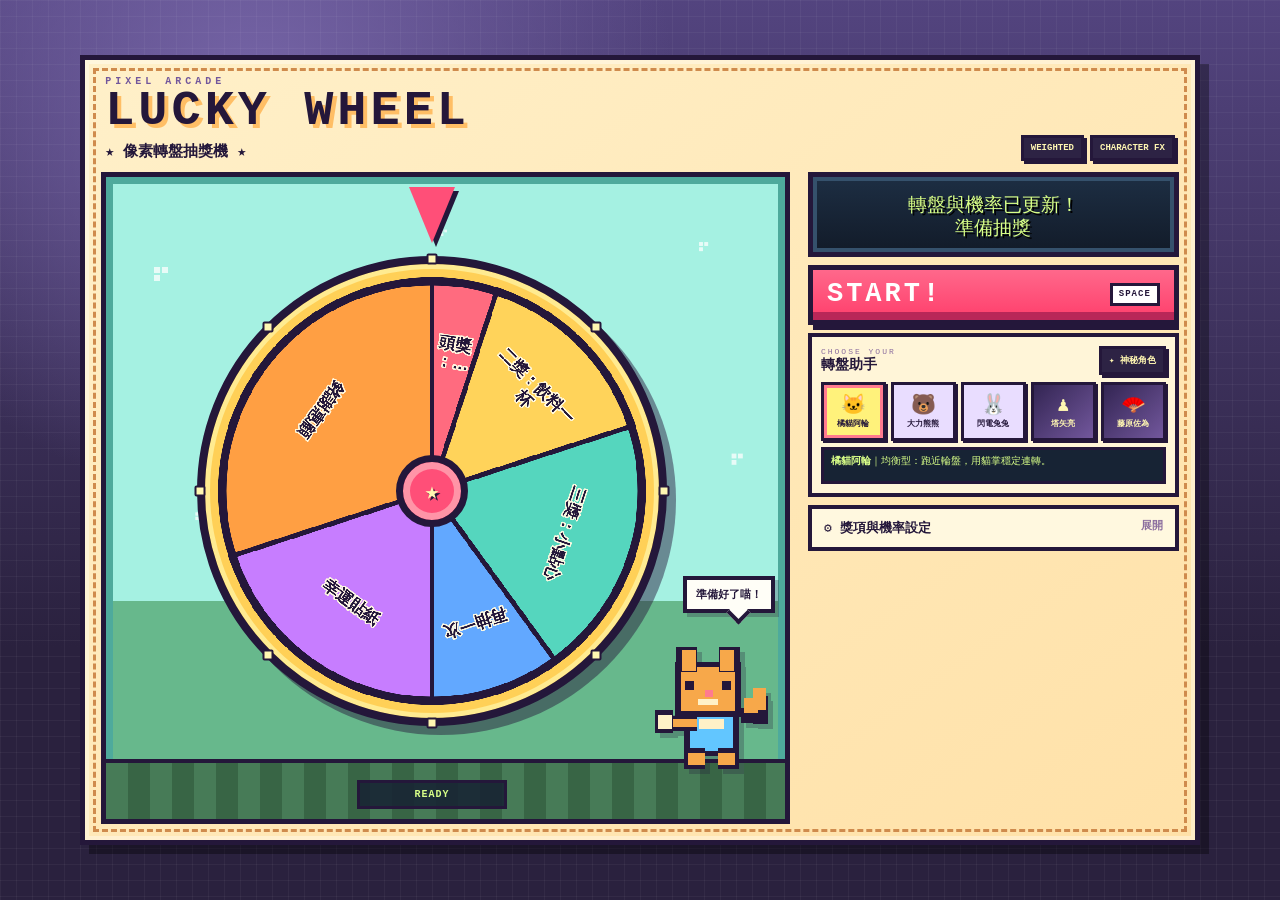
==== commit 5cad2bf5: "Keep original wheel and move coffee game to subpage" ====
--- a/index.html
+++ b/index.html
@@ -1,23 +1 @@
-<!doctype html>
-<html lang="zh-Hant">
-<head>
-<meta charset="utf-8">
-<meta name="viewport" content="width=device-width,initial-scale=1,viewport-fit=cover,user-scalable=no">
-<meta name="theme-color" content="#211511">
-<title>像素咖啡品味所</title>
-<style>
-:root{--bg:#211511;--panel:#3a241c;--cream:#fff2cf;--gold:#ffd56a;--mint:#8fe3c2;--berry:#ff8aa0;--caramel:#bd6f42;--dark:#160e0b}*{box-sizing:border-box;-webkit-tap-highlight-color:transparent;touch-action:manipulation}html,body{margin:0;min-height:100%;font-family:"Courier New","Noto Sans TC",monospace;color:var(--cream);background:linear-gradient(rgba(255,255,255,.03) 1px,transparent 1px),linear-gradient(90deg,rgba(255,255,255,.03) 1px,transparent 1px),radial-gradient(circle at 50% 10%,#523427,var(--bg) 55%,#120b09);background-size:16px 16px,16px 16px,auto}body{display:flex;justify-content:center;padding:18px 14px calc(24px + env(safe-area-inset-bottom));min-height:100dvh}.app{width:min(100%,460px);display:flex;flex-direction:column;gap:14px}.panel{position:relative;background:var(--panel);border:4px solid var(--cream);box-shadow:0 0 0 4px var(--dark),8px 8px 0 #100906}.head{text-align:center;padding:14px}.head h1{margin:0;font-size:clamp(22px,6vw,30px);text-shadow:3px 3px 0 var(--dark)}.head p{margin:7px 0 0;color:#f1c795;font-size:13px}.status{padding:12px 14px;display:grid;grid-template-columns:1fr auto;gap:10px;align-items:center}.stage{font-weight:bold;color:var(--gold)}.desc{font-size:12px;color:#ead2ad;line-height:1.45;margin-top:4px}.count{padding:8px;background:#1a100d;border:3px solid #9c6748;color:var(--mint);font-weight:bold}.game{padding:16px;min-height:475px;display:flex;flex-direction:column;align-items:center;justify-content:space-between;overflow:hidden}.scene{position:relative;display:grid;place-items:center;width:100%;min-height:310px;user-select:none}.ringbox{position:relative;width:270px;height:270px;display:grid;place-items:center}.target,.pulse,.charge{position:absolute;border-radius:50%;pointer-events:none}.target{width:205px;height:205px;border:9px dashed rgba(255,242,207,.34)}.pulse{width:90px;height:90px;border:10px solid var(--mint);box-shadow:0 0 28px rgba(143,227,194,.55);transform:scale(.3)}.charge{width:210px;height:210px;border:10px solid var(--berry);opacity:0;transform:scale(.25);box-shadow:0 0 24px rgba(255,138,160,.5)}.pressing .charge{opacity:1;animation:charge 1.7s linear forwards}@keyframes charge{to{transform:scale(1.18);filter:hue-rotate(45deg)}}.cup{position:relative;width:102px;height:78px;background:var(--cream);border:7px solid var(--dark);box-shadow:inset 0 -13px 0 #e9c99f,7px 7px 0 #120b09;z-index:2}.cup:before{content:"";position:absolute;left:12px;right:12px;top:-13px;height:24px;background:#3a1d14;border:6px solid var(--dark);box-shadow:inset 0 5px 0 #8d5437}.cup:after{content:"";position:absolute;right:-34px;top:14px;width:30px;height:34px;border:7px solid var(--dark);border-left:0}.face{position:absolute;left:27px;top:34px;width:10px;height:10px;background:var(--dark);box-shadow:34px 0 0 var(--dark)}.face:after{content:"";position:absolute;left:12px;top:14px;width:20px;height:8px;border-bottom:6px solid var(--caramel)}.steam{position:absolute;top:-65px;left:50%;transform:translateX(-50%);display:flex;gap:12px}.steam i{width:8px;height:36px;background:linear-gradient(transparent,var(--cream),transparent);opacity:.6;animation:steam 1.8s steps(4) infinite}.steam i:nth-child(2){animation-delay:.4s;height:44px}.steam i:nth-child(3){animation-delay:.8s}@keyframes steam{from{transform:translateY(14px);opacity:0}30%{opacity:.7}to{transform:translateY(-16px);opacity:0}}.hint{width:100%;min-height:70px;padding:10px;text-align:center;background:#1c120e;border:3px solid #8f5b3d;display:flex;flex-direction:column;justify-content:center;gap:6px}.hint b{color:var(--gold)}.hint span{font-size:12px;color:#e2c69c}.hold{width:100%;min-height:72px;color:var(--cream);font:inherit;font-size:18px;font-weight:bold;background:var(--caramel);border:4px solid var(--cream);box-shadow:0 0 0 4px var(--dark),7px 7px 0 #100906;position:relative;overflow:hidden}.hold:after{content:"";position:absolute;left:0;bottom:0;width:var(--p,0%);height:8px;background:var(--mint)}.hold.down{transform:translate(4px,4px);box-shadow:0 0 0 4px var(--dark),3px 3px 0 #100906;background:#965035}.hide{display:none!important}.toast{position:fixed;z-index:20;left:50%;top:17%;transform:translate(-50%,-15px);background:var(--dark);border:3px solid var(--gold);box-shadow:5px 5px 0 #100906;padding:10px 14px;font-weight:bold;opacity:0;transition:.18s;pointer-events:none;text-align:center}.toast.show{opacity:1;transform:translate(-50%,0)}.result{padding:16px}.result h2{text-align:center;color:var(--gold);margin:0 0 12px}.metrics{display:grid;grid-template-columns:1fr 1fr;gap:8px}.metric{padding:9px;background:#1c120e;border:3px solid #845338}.metric b{display:block;font-size:12px;color:#f3d5aa;margin-bottom:5px}.beans{color:var(--gold);letter-spacing:2px}.tags{display:flex;flex-wrap:wrap;justify-content:center;gap:8px;margin:12px 0}.tag{padding:7px 10px;background:#7c3d55;border:3px solid var(--cream);box-shadow:3px 3px 0 var(--dark);font-size:12px}.quote{padding:12px;background:#2b1a15;border-left:7px solid var(--mint);line-height:1.6;margin-bottom:12px}.actions{display:grid;grid-template-columns:1fr 1fr;gap:10px}.actions button{min-height:52px;color:var(--cream);font:inherit;font-weight:bold;border:3px solid var(--cream);box-shadow:4px 4px 0 var(--dark)}.download{background:#3e7967}.restart{background:#944d36}.canvasbox{margin-top:14px;padding:8px;background:#140c0a;border:3px solid #7c5038}canvas{display:block;width:100%;height:auto;image-rendering:pixelated}footer{text-align:center;color:#ad866c;font-size:11px}@media(max-height:720px){.game{min-height:410px}.scene{min-height:250px}.ringbox{transform:scale(.86)}}</style>
-</head>
-<body>
-<main class="app">
-<header class="panel head"><h1>☕ 像素咖啡品味所</h1><p>用長按與短按，調出今天專屬的咖啡風味</p></header>
-<section class="panel status" id="status"><div><div class="stage" id="stage">準備品飲</div><div class="desc" id="desc">觀察光圈，用手指回應你的味覺直覺。</div></div><div class="count" id="count">0 / 6</div></section>
-<section class="panel game" id="game"><div class="scene" id="scene"><div class="ringbox"><div class="target"></div><div class="pulse" id="pulse"></div><div class="charge"></div><div class="cup"><div class="steam"><i></i><i></i><i></i></div><div class="face"></div></div></div></div><div class="hint" id="hint"><b>按下「開始品飲」</b><span>短按偏向明亮果香，長按偏向厚實醇香。</span></div><button class="hold" id="hold">開始品飲</button></section>
-<section class="panel result hide" id="result"><h2 id="title"></h2><div class="metrics" id="metrics"></div><div class="tags" id="tags"></div><div class="quote" id="quote"></div><div class="actions"><button class="download" id="download">下載評測圖</button><button class="restart" id="restart">再品一杯</button></div><div class="canvasbox"><canvas id="canvas" width="900" height="1200"></canvas></div></section>
-<footer>Pixel Coffee Lab · 手機直式遊玩效果最佳</footer>
-</main><div class="toast" id="toast"></div>
-<script>
-(()=>{"use strict";const $=id=>document.getElementById(id),E={status:$("status"),stage:$("stage"),desc:$("desc"),count:$("count"),game:$("game"),scene:$("scene"),pulse:$("pulse"),hint:$("hint"),hold:$("hold"),result:$("result"),title:$("title"),metrics:$("metrics"),tags:$("tags"),quote:$("quote"),canvas:$("canvas"),toast:$("toast")},stages=[{n:"第一口｜聞香",d:"用輕快短按捕捉香氣，也可長按探索深層氣味。",h:"光圈接近虛線時放開，香氣會更乾淨。",c:"#ff8aa0",s:1450},{n:"第二口｜啜飲",d:"長按增加醇厚度，短按保留明亮感。",h:"節奏平衡會讓咖啡更加順口。",c:"#8fe3c2",s:1750},{n:"第三口｜餘韻",d:"專注放開的瞬間，決定最後留下的印象。",h:"光圈貼近虛線時放開，能得到柔順尾韻。",c:"#ffd56a",s:2050}],S={started:false,done:false,down:false,t0:0,pulseStart:performance.now(),scale:.3,inputs:[],result:null};const clamp=(v,a,b)=>Math.max(a,Math.min(b,v)),si=()=>Math.min(2,Math.floor(S.inputs.length/2)),stage=()=>stages[si()];function toast(t){E.toast.textContent=t;E.toast.classList.add("show");clearTimeout(toast.t);toast.t=setTimeout(()=>E.toast.classList.remove("show"),950)}function ui(){if(!S.started){E.stage.textContent="準備品飲";E.desc.textContent="觀察光圈，用手指回應你的味覺直覺。";E.count.textContent="0 / 6";return}let x=stage();E.stage.textContent=x.n;E.desc.textContent=x.d;E.count.textContent=`${S.inputs.length} / 6`;E.hint.innerHTML=`<b>${x.h}</b><span>短按：明亮果香　｜　長按：醇厚甜感</span>`;E.pulse.style.borderColor=x.c}function anim(now){if(!S.done){let x=stage(),p=((now-S.pulseStart)%x.s)/x.s,w=p<.5?p*2:(1-p)*2,e=.5-.5*Math.cos(Math.PI*w);S.scale=.28+e*.9;E.pulse.style.transform=`scale(${S.scale})`;E.pulse.style.opacity=.55+e*.45;requestAnimationFrame(anim)}}function tone(f,d=.09){try{tone.a=tone.a||new(AudioContext||webkitAudioContext);let o=tone.a.createOscillator(),g=tone.a.createGain();o.type="square";o.frequency.value=f;g.gain.setValueAtTime(.05,tone.a.currentTime);g.gain.exponentialRampToValueAtTime(.001,tone.a.currentTime+d);o.connect(g).connect(tone.a.destination);o.start();o.stop(tone.a.currentTime+d)}catch(e){}}function start(){S.started=true;S.pulseStart=performance.now();E.hold.textContent="按住品嚐・放開記錄";ui();toast("第一口開始！跟著光圈感受香氣");tone(440)}function press(e){if(!S.started){start();return}if(S.done||S.down)return;e.preventDefault();S.down=true;S.t0=performance.now();E.scene.classList.add("pressing");E.hold.classList.add("down");navigator.vibrate&&navigator.vibrate(18);function bar(){if(!S.down)return;E.hold.style.setProperty("--p",`${clamp((performance.now()-S.t0)/18,0,100)}%`);requestAnimationFrame(bar)}bar()}function release(e){if(!S.down||S.done)return;e.preventDefault();S.down=false;E.scene.classList.remove("pressing");E.hold.classList.remove("down");let d=clamp(performance.now()-S.t0,70,2400),a=clamp(1-Math.abs(S.scale-.95)/.75,0,1);S.inputs.push({d,a,stage:si()});let type=d<330?"短按":d<950?"中按":"長按",hit=a>.9?"完美命中":a>.72?"柔順漂亮":a>.5?"個性鮮明":"風味奔放";tone(type==="短按"?660:type==="中按"?520:360);toast(`${type}・${hit}`);E.count.textContent=`${S.inputs.length} / 6`;if(S.inputs.length>=6){setTimeout(finish,450);return}if(S.inputs.length%2===0){S.pulseStart=performance.now();setTimeout(()=>{ui();toast(`進入 ${stage().n}`)},300)}}function calc(){let ds=S.inputs.map(x=>x.d),as=S.inputs.map(x=>x.a),avg=ds.reduce((a,b)=>a+b)/6,acc=as.reduce((a,b)=>a+b)/6,sr=ds.filter(x=>x<420).length/6,lr=ds.filter(x=>x>950).length/6,vr=ds.reduce((s,x)=>s+(x-avg)**2,0)/6,con=clamp(1-Math.sqrt(vr)/900,0,1),m={香氣:Math.round(clamp(52+sr*38+(as[0]+as[1])*11,20,100)),明亮感:Math.round(clamp(34+sr*48+(1-lr)*14,15,100)),醇厚度:Math.round(clamp(35+lr*48+avg/28,20,100)),順口度:Math.round(clamp(38+acc*50+con*18,20,100)),平衡感:Math.round(clamp(42+con*38+(1-Math.abs(sr-lr))*22,20,100)),餘韻:Math.round(clamp(38+(as[4]+as[5])*29+avg/55,20,100))};m.甜感=Math.round(clamp(40+m.平衡感*.25+m.順口度*.22-Math.max(0,lr-.65)*24,20,100));let flavors=[];m.明亮感>=72?flavors.push("柑橘","莓果"):m.明亮感>=58?flavors.push("紅蘋果","葡萄"):flavors.push("熟果","黑糖");m.香氣>=78?flavors.push("白花"):flavors.push("蜂蜜");m.醇厚度>=78?flavors.push("黑巧克力","烤堅果"):m.醇厚度>=62?flavors.push("焦糖","可可"):flavors.push("紅茶","奶油");if(m.順口度>80)flavors.push("絲滑");flavors=[...new Set(flavors)].slice(0,4);let name="焦糖微光咖啡",character="溫柔小咖啡師",q="像午後窗邊的一束光，甜感柔和，尾韻慢慢展開。",mood="happy";if(m.明亮感>m.醇厚度+14){name=m.香氣>75?"莓果花園氣泡咖啡":"晨光柑橘咖啡";character="閃亮果香探險家";q="入口像咬下一顆多汁果實，明亮、俐落，又帶一點頑皮。";mood="sparkle"}else if(m.醇厚度>m.明亮感+16){name=m.順口度>74?"絲絨黑巧克力咖啡":"深夜堅果烘焙咖啡";character="沉穩可可守護者";q="厚實香氣像小毯子包住舌尖，留下可可與烤堅果的溫暖。";mood="cozy"}else if(m.平衡感>80&&m.順口度>78){name="黃金平衡大師咖啡";character="完美啜飲魔法師";q="酸、甜與醇厚彼此握手，乾淨順口，像一首完成度很高的小曲。";mood="royal"}else if(m.甜感>76){name="蜂蜜焦糖抱抱咖啡";character="甜甜咖啡小精靈";q="甜感像蜂蜜慢慢融化，圓潤討喜，是一杯會讓人嘴角上揚的咖啡。";mood="sweet"}let score=Math.round((m.香氣+m.順口度+m.平衡感+m.餘韻+m.甜感)/5);return{m,flavors,name,character,q,mood,score}}const beans=v=>"◆".repeat(clamp(Math.round(v/20),1,5))+"◇".repeat(5-clamp(Math.round(v/20),1,5));function finish(){S.done=true;S.result=calc();let r=S.result;E.stage.textContent="評測完成";E.desc.textContent="你的按壓節奏已轉換成一杯專屬咖啡。";E.title.textContent=r.name;E.metrics.innerHTML=["香氣","明亮感","醇厚度","順口度","平衡感","餘韻"].map(k=>`<div class="metric"><b>${k} ${r.m[k]}</b><span class="beans">${beans(r.m[k])}</span></div>`).join("");E.tags.innerHTML=r.flavors.map(x=>`<span class="tag"># ${x}</span>`).join("");E.quote.innerHTML=`<b>${r.character}</b><br>${r.q}<br><br>總評分：<b>${r.score} / 100</b>`;draw(r);setTimeout(()=>{E.game.classList.add("hide");E.status.classList.add("hide");E.result.classList.remove("hide");E.result.scrollIntoView({behavior:"smooth"})},350);[523,659,784].forEach((f,i)=>setTimeout(()=>tone(f,.12),i*110))}function cup(ctx,x,y,p,mood){let D="#1a100d",C="#fff2cf";ctx.fillStyle=D;ctx.fillRect(x-8*p,y,82*p,60*p);ctx.fillRect(x+66*p,y+12*p,28*p,36*p);ctx.fillStyle=C;ctx.fillRect(x,y+8*p,62*p,44*p);ctx.fillStyle="#e9c99f";ctx.fillRect(x,y+40*p,62*p,12*p);ctx.fillStyle=D;ctx.fillRect(x+6*p,y-8*p,50*p,20*p);ctx.fillStyle="#5b2f21";ctx.fillRect(x+12*p,y-2*p,38*p,9*p);ctx.fillStyle=D;ctx.fillRect(x+16*p,y+24*p,6*p,6*p);ctx.fillRect(x+40*p,y+24*p,6*p,6*p);ctx.fillStyle="#bd6f42";ctx.fillRect(x+24*p,y+34*p,16*p,4*p);ctx.fillRect(x+28*p,y+38*p,8*p,4*p);if(mood==="royal"){ctx.fillStyle="#ffd56a";ctx.fillRect(x+12*p,y-28*p,38*p,6*p);ctx.fillRect(x+28*p,y-40*p,6*p,14*p)}else if(mood==="sparkle"){ctx.fillStyle="#ff8aa0";ctx.fillRect(x-18*p,y+4*p,8*p,8*p);ctx.fillRect(x+78*p,y-12*p,8*p,8*p)}}function wrap(ctx,t,x,y,w,l){let s="",n=0;for(let c of [...t]){if(ctx.measureText(s+c).width>w&&s){ctx.fillText(s,x,y+n*l);s=c;n++}else s+=c}ctx.fillText(s,x,y+n*l)}function draw(r){let c=E.canvas,ctx=c.getContext("2d"),W=c.width,H=c.height;ctx.imageSmoothingEnabled=false;ctx.fillStyle="#211511";ctx.fillRect(0,0,W,H);ctx.strokeStyle="rgba(255,255,255,.035)";for(let x=0;x<W;x+=30){ctx.beginPath();ctx.moveTo(x,0);ctx.lineTo(x,H);ctx.stroke()}for(let y=0;y<H;y+=30){ctx.beginPath();ctx.moveTo(0,y);ctx.lineTo(W,y);ctx.stroke()}ctx.fillStyle="#fff2cf";ctx.fillRect(40,40,W-80,H-80);ctx.fillStyle="#3a241c";ctx.fillRect(54,54,W-108,H-108);ctx.textAlign="center";ctx.fillStyle="#ffd56a";ctx.font="bold 46px monospace";ctx.fillText("TODAY'S PIXEL COFFEE",W/2,135);ctx.fillStyle="#f3d5aa";ctx.font="24px monospace";ctx.fillText("像素咖啡品味所",W/2,180);cup(ctx,326,280,4,r.mood);ctx.fillStyle="#fff2cf";ctx.font="bold 42px monospace";wrap(ctx,r.name,W/2,575,680,50);ctx.fillStyle="#8fe3c2";ctx.font="bold 24px monospace";ctx.fillText(r.character,W/2,670);ctx.textAlign="left";ctx.font="bold 22px monospace";let fx=120;r.flavors.forEach((f,i)=>{let t="#"+f,w=ctx.measureText(t).width+34;ctx.fillStyle=i%2?"#7b4a34":"#7c3d55";ctx.fillRect(fx,720,w,38);ctx.strokeStyle="#fff2cf";ctx.lineWidth=3;ctx.strokeRect(fx,720,w,38);ctx.fillStyle="#fff2cf";ctx.fillText(t,fx+16,747);fx+=w+14});["香氣","明亮感","醇厚度","順口度","平衡感","餘韻"].forEach((k,i)=>{let x=i%2?470:110,y=825+Math.floor(i/2)*80;ctx.fillStyle="#f3d5aa";ctx.font="bold 21px monospace";ctx.fillText(`${k} ${r.m[k]}`,x,y);ctx.fillStyle="#ffd56a";ctx.font="24px monospace";ctx.fillText(beans(r.m[k]),x,y+34)});ctx.fillStyle="#211511";ctx.fillRect(92,1060,716,82);ctx.fillStyle="#8fe3c2";ctx.fillRect(92,1060,10,82);ctx.fillStyle="#ffe9c5";ctx.font="20px monospace";wrap(ctx,r.q,122,1090,650,28);ctx.textAlign="right";ctx.fillStyle="#ffd56a";ctx.font="bold 28px monospace";ctx.fillText(`${r.score} / 100`,780,1172)}function reset(){S.started=S.done=S.down=false;S.inputs=[];S.result=null;S.pulseStart=performance.now();E.game.classList.remove("hide");E.status.classList.remove("hide");E.result.classList.add("hide");E.hold.textContent="開始品飲";E.hold.style.setProperty("--p","0%");E.hint.innerHTML="<b>按下「開始品飲」</b><span>短按偏向明亮果香，長按偏向厚實醇香。</span>";ui();scrollTo({top:0,behavior:"smooth"})}E.hold.addEventListener("pointerdown",press);addEventListener("pointerup",release);addEventListener("pointercancel",release);E.hold.addEventListener("contextmenu",e=>e.preventDefault());$("restart").onclick=reset;$("download").onclick=()=>{let a=document.createElement("a");a.download=`${S.result.name}-咖啡評測.png`;a.href=E.canvas.toDataURL("image/png");a.click();toast("評測圖已產生")};ui();requestAnimationFrame(anim)})();
-</script>
-</body>
-</html>+<!doctype html><html lang="zh-Hant"><head><meta charset="utf-8"><meta name="viewport" content="width=device-width,initial-scale=1,viewport-fit=cover"><title>Lucky Wheel</title></head><body><script src="page.js"></script></body></html>
